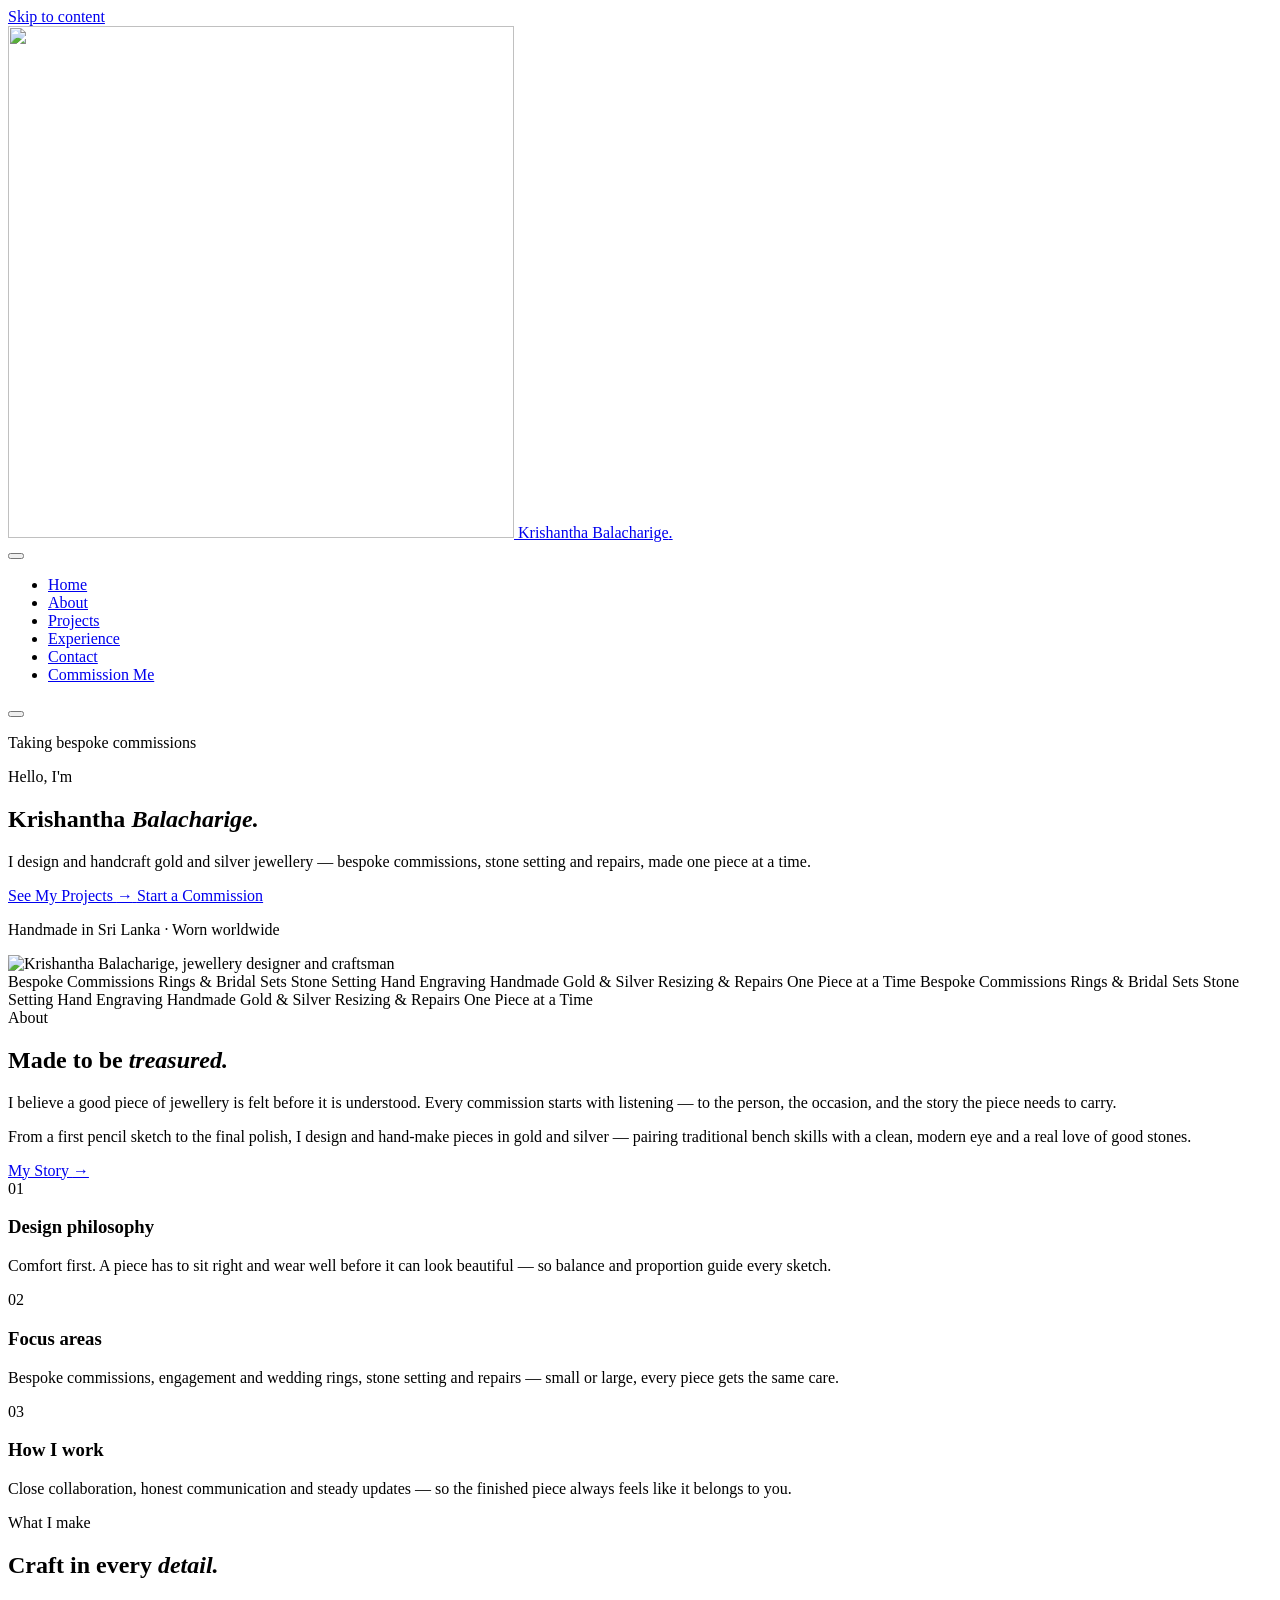
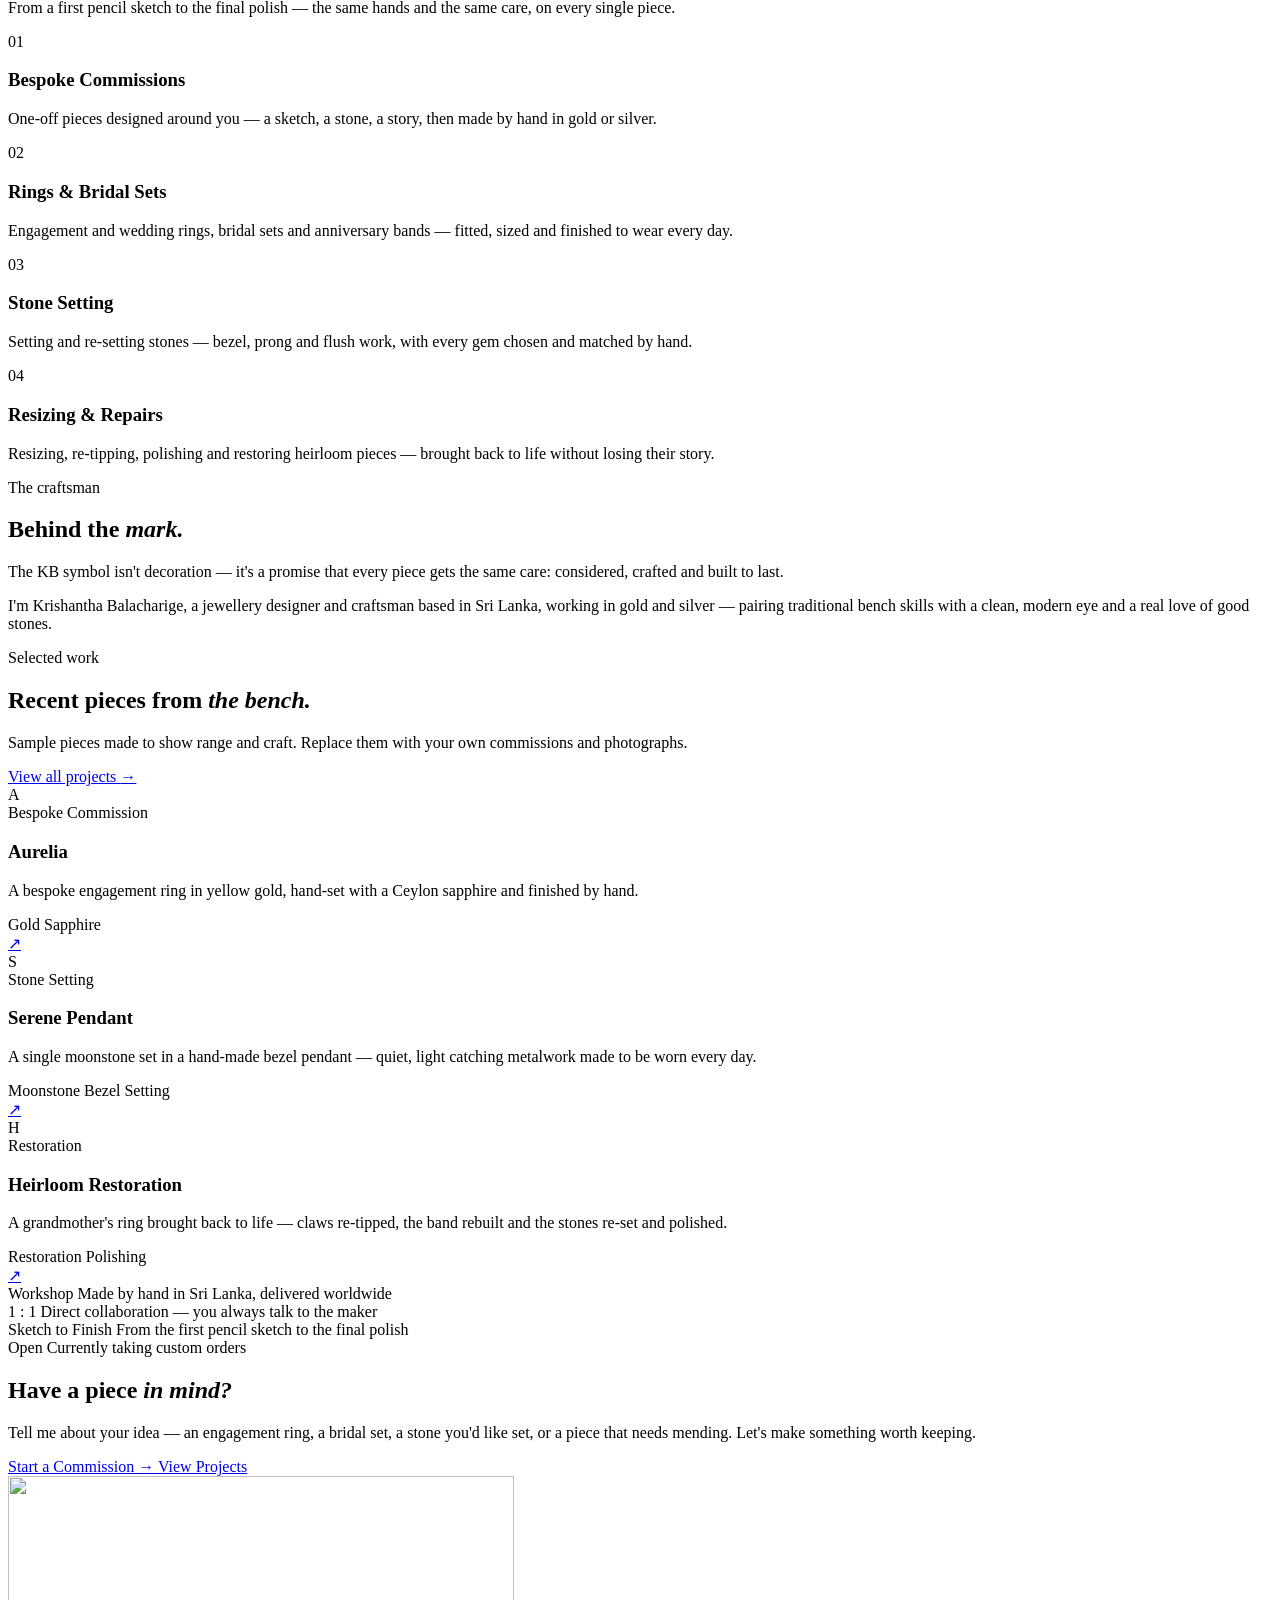
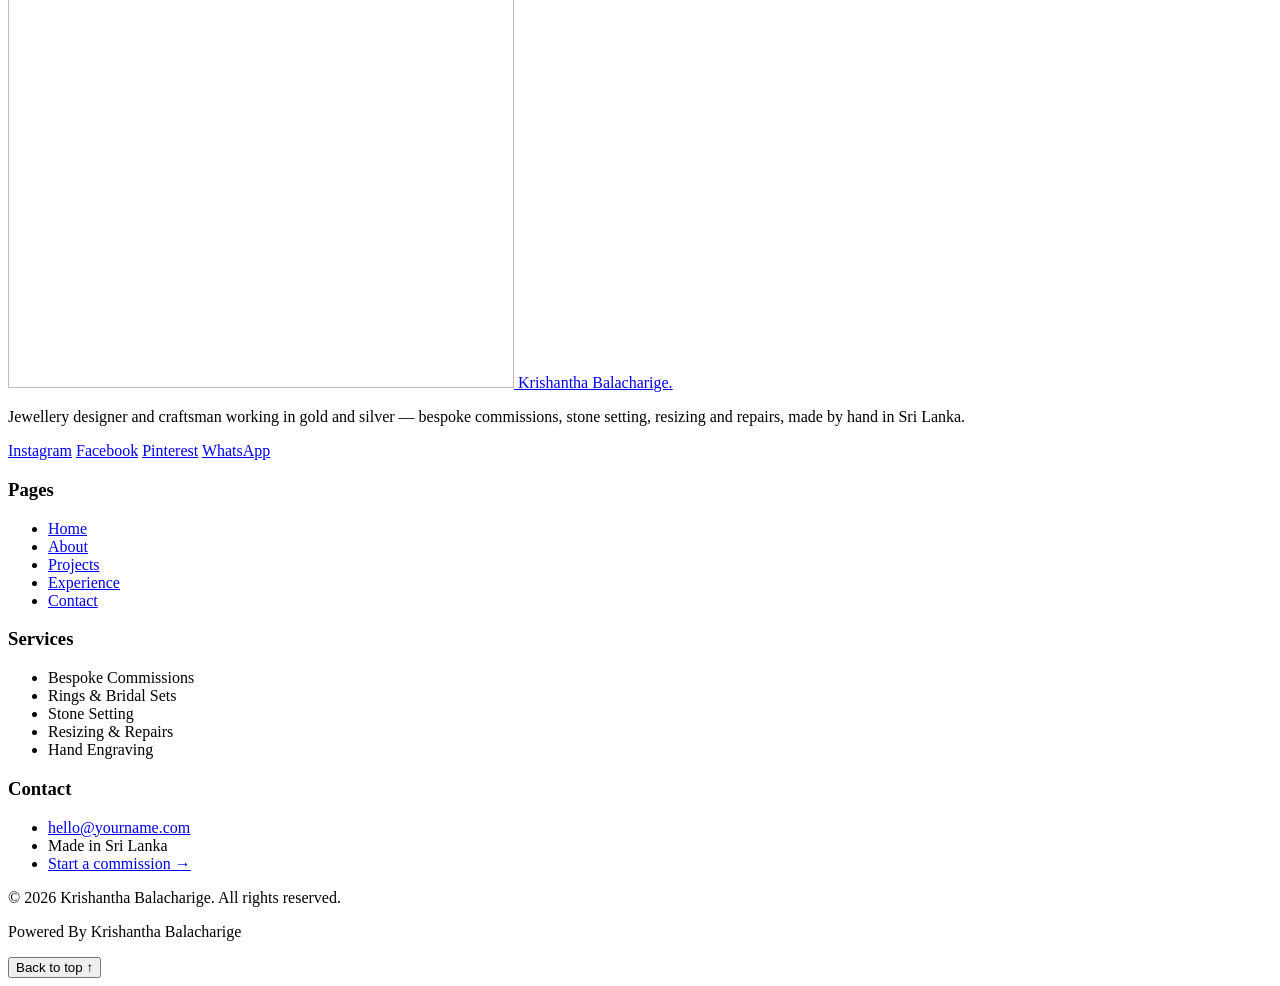
==== index.html @ 9be15eab "Add files via upload" ====
<!DOCTYPE html>
<html lang="en">
<head>
  <meta charset="UTF-8">
  <meta name="viewport" content="width=device-width, initial-scale=1.0, viewport-fit=cover">
  <meta name="theme-color" content="#130b0b">
  <!-- EDIT: name and description below -->
  <title>Krishantha Balacharige — Jewellery Designer &amp; Craftsman</title>
  <meta name="description" content="Portfolio of Krishantha Balacharige — jewellery designer and craftsman in Sri Lanka. Bespoke gold and silver jewellery, stone setting, resizing and repairs, made by hand.">
  <link rel="icon" type="image/png" href="assets/favicon.png?v=2">
  <link rel="apple-touch-icon" href="assets/favicon.png?v=2">
  <link rel="preconnect" href="https://fonts.googleapis.com">
  <link rel="preconnect" href="https://fonts.gstatic.com" crossorigin>
  <link href="https://fonts.googleapis.com/css2?family=Fraunces:ital,opsz,wght@0,9..144,400..700;1,9..144,400..700&family=Inter:wght@400;500;600;700;800&family=Space+Grotesk:wght@500;600;700&display=swap" rel="stylesheet">
  <link rel="stylesheet" href="css/style.css?v=29">
</head>
<body id="top" class="home">

  <a class="skip-link" href="#main">Skip to content</a>

  <!-- ============================ HEADER ============================ -->
  <header class="site-header">
    <span class="scroll-progress" aria-hidden="true"></span>
    <div class="container header-inner">
      <!-- EDIT: brand name -->
      <a class="brand" href="index.html">
        <img class="brand-mark" src="assets/kb-logo-monogram-clean.webp?v=3" alt="" width="506" height="512" aria-hidden="true">
        <span>Krishantha Balacharige<span class="brand-dot">.</span></span>
      </a>

      <nav class="nav" id="primary-nav" aria-label="Primary">
        <button class="nav-backdrop" type="button" tabindex="-1" aria-hidden="true"></button>
        <div class="nav-content">
          <ul class="nav-list">
            <li><a class="nav-link is-active" href="index.html" aria-current="page">Home</a></li>
            <li><a class="nav-link" href="about.html">About</a></li>
            <li><a class="nav-link" href="projects.html">Projects</a></li>
            <li><a class="nav-link" href="experience.html">Experience</a></li>
            <li><a class="nav-link" href="contact.html">Contact</a></li>
            <li class="nav-cta"><a class="btn btn-primary btn-sm" href="contact.html">Commission Me</a></li>
          </ul>
        </div>
      </nav>

      <button class="nav-toggle" type="button" aria-expanded="false" aria-controls="primary-nav" aria-label="Open menu">
        <span></span><span></span><span></span>
      </button>
    </div>
  </header>

  <main id="main">

    <!-- ============================ HERO ============================ -->
    <section class="hero">
      <div class="hero-orbs" aria-hidden="true">
        <span class="hero-orb hero-orb-1"></span>
        <span class="hero-orb hero-orb-2"></span>
        <span class="hero-orb hero-orb-3"></span>
      </div>
      <span class="hero-cursor-glow" aria-hidden="true"></span>
      <div class="container hero-grid">

        <div class="hero-content">
          <p class="hero-pill hero-anim hero-anim-1">
            <span class="pill-dot" aria-hidden="true"></span>
            Taking bespoke commissions
          </p>

          <p class="hero-hello hero-anim hero-anim-2">Hello, I'm</p>

          <!-- EDIT: your name -->
          <h1 class="hero-name hero-anim hero-anim-2">Krishantha <em class="accent-word">Balacharige.</em></h1>

          <p class="hero-desc hero-anim hero-anim-4">
            I design and handcraft gold and silver jewellery — bespoke commissions,
            stone setting and repairs, made one piece at a time.
          </p>

          <div class="hero-actions hero-anim hero-anim-5">
            <a class="btn btn-primary" href="projects.html">
              See My Projects
              <span class="btn-arrow" aria-hidden="true">→</span>
            </a>
            <a class="btn btn-ghost" href="contact.html">Start a Commission</a>
          </div>

          <p class="hero-meta hero-anim hero-anim-6">Handmade in Sri Lanka · Worn worldwide</p>
        </div>

        <!-- ============================ HERO PORTRAIT ============================ -->
        <div class="hero-visual" data-parallax>
          <div class="portrait-stage">
            <span class="portrait-stage__base" aria-hidden="true"></span>
            <div class="portrait-stage__figure">
              <img
                class="portrait-stage__img"
                src="assets/portrait.webp"
                alt="Krishantha Balacharige, jewellery designer and craftsman"
                width="1882"
                height="3340"
                fetchpriority="high"
                decoding="async">
            </div>
          </div>
        </div>

      </div>
    </section>

    <!-- ============================ MARQUEE ============================ -->
    <div class="marquee" aria-hidden="true">
      <div class="marquee-track">
        <span class="marquee-item">Bespoke Commissions</span>
        <span class="marquee-item">Rings &amp; Bridal Sets</span>
        <span class="marquee-item">Stone Setting</span>
        <span class="marquee-item">Hand Engraving</span>
        <span class="marquee-item">Handmade Gold &amp; Silver</span>
        <span class="marquee-item">Resizing &amp; Repairs</span>
        <span class="marquee-item">One Piece at a Time</span>
        <!-- duplicate set for a seamless loop -->
        <span class="marquee-item">Bespoke Commissions</span>
        <span class="marquee-item">Rings &amp; Bridal Sets</span>
        <span class="marquee-item">Stone Setting</span>
        <span class="marquee-item">Hand Engraving</span>
        <span class="marquee-item">Handmade Gold &amp; Silver</span>
        <span class="marquee-item">Resizing &amp; Repairs</span>
        <span class="marquee-item">One Piece at a Time</span>
      </div>
    </div>

    <!-- ============================ ABOUT PREVIEW ============================ -->
    <section class="section">
      <div class="container split">

        <div class="split-body" data-reveal>
          <span class="kicker">About</span>
          <h2 class="section-title">Made to be <em class="accent-word">treasured.</em></h2>
          <p class="lead">
            I believe a good piece of jewellery is felt before it is understood. Every
            commission starts with listening — to the person, the occasion, and the
            story the piece needs to carry.
          </p>
          <p>
            From a first pencil sketch to the final polish, I design and hand-make
            pieces in gold and silver — pairing traditional bench skills with a clean,
            modern eye and a real love of good stones.
          </p>
          <a class="btn btn-ghost" href="about.html">
            My Story
            <span class="btn-arrow" aria-hidden="true">→</span>
          </a>
        </div>

        <div class="stack">
          <article class="card" data-reveal>
            <span class="card-index" aria-hidden="true">01</span>
            <h3>Design philosophy</h3>
            <p>
              Comfort first. A piece has to sit right and wear well before it can look
              beautiful — so balance and proportion guide every sketch.
            </p>
          </article>

          <article class="card" data-reveal>
            <span class="card-index" aria-hidden="true">02</span>
            <h3>Focus areas</h3>
            <p>
              Bespoke commissions, engagement and wedding rings, stone setting and
              repairs — small or large, every piece gets the same care.
            </p>
          </article>

          <article class="card" data-reveal>
            <span class="card-index" aria-hidden="true">03</span>
            <h3>How I work</h3>
            <p>
              Close collaboration, honest communication and steady updates — so the
              finished piece always feels like it belongs to you.
            </p>
          </article>
        </div>

      </div>
    </section>

    <!-- ============================ WHAT I DO ============================ -->
    <section class="section">
      <div class="container">
        <div class="section-head" data-reveal>
          <div>
            <span class="kicker">What I make</span>
            <h2 class="section-title">Craft in every <em class="accent-word">detail.</em></h2>
            <p class="section-lede">
              From a first pencil sketch to the final polish — the same hands and the
              same care, on every single piece.
            </p>
          </div>
        </div>

        <div class="card-grid">
          <article class="card" data-reveal>
            <span class="card-index" aria-hidden="true">01</span>
            <h3>Bespoke Commissions</h3>
            <p>
              One-off pieces designed around you — a sketch, a stone, a story, then
              made by hand in gold or silver.
            </p>
          </article>

          <article class="card" data-reveal>
            <span class="card-index" aria-hidden="true">02</span>
            <h3>Rings &amp; Bridal Sets</h3>
            <p>
              Engagement and wedding rings, bridal sets and anniversary bands —
              fitted, sized and finished to wear every day.
            </p>
          </article>

          <article class="card" data-reveal>
            <span class="card-index" aria-hidden="true">03</span>
            <h3>Stone Setting</h3>
            <p>
              Setting and re-setting stones — bezel, prong and flush work, with every
              gem chosen and matched by hand.
            </p>
          </article>

          <article class="card" data-reveal>
            <span class="card-index" aria-hidden="true">04</span>
            <h3>Resizing &amp; Repairs</h3>
            <p>
              Resizing, re-tipping, polishing and restoring heirloom pieces — brought
              back to life without losing their story.
            </p>
          </article>
        </div>
      </div>
    </section>

    <!-- ============================ THE DESIGNER ============================ -->
    <section class="section">
      <div class="container split">

        <div class="split-body" data-reveal>
          <span class="kicker">The craftsman</span>
          <h2 class="section-title">Behind the <em class="accent-word">mark.</em></h2>
        </div>

        <div class="split-body" data-reveal>
          <p class="lead">
            The KB symbol isn't decoration — it's a promise that every piece gets the
            same care: considered, crafted and built to last.
          </p>
          <p>
            I'm Krishantha Balacharige, a jewellery designer and craftsman based in
            Sri Lanka, working in gold and silver — pairing traditional bench skills
            with a clean, modern eye and a real love of good stones.
          </p>
        </div>

      </div>
    </section>

    <!-- ============================ FEATURED WORK ============================ -->
    <section class="section">
      <div class="container">
        <div class="section-head" data-reveal>
          <div>
            <span class="kicker">Selected work</span>
            <h2 class="section-title">Recent pieces from <em class="accent-word">the bench.</em></h2>
            <p class="section-lede">
              Sample pieces made to show range and craft. Replace them with your own
              commissions and photographs.
            </p>
          </div>
          <a class="arrow-link" href="projects.html">
            View all projects <span aria-hidden="true">→</span>
          </a>
        </div>

        <div class="project-grid">

          <article class="project-card" data-sample="1" data-project="aurelia" data-reveal>
            <div class="project-visual" style="--art-a: rgba(255,104,30,.4); --art-b: rgba(255,139,70,.2);" aria-hidden="true">
              <span class="art-ring"></span>
              <span class="art-letter">A</span>
            </div>
            <div class="project-body">
              <span class="project-cat">Bespoke Commission</span>
              <h3 class="project-title">Aurelia</h3>
              <p class="project-desc">
                A bespoke engagement ring in yellow gold, hand-set with a Ceylon
                sapphire and finished by hand.
              </p>
              <div class="project-foot">
                <div class="tag-row">
                  <span class="tag">Gold</span>
                  <span class="tag">Sapphire</span>
                </div>
                <a class="project-open" href="project.html?id=aurelia" aria-label="View Aurelia — full details and photographs">↗</a>
              </div>
            </div>
          </article>

          <article class="project-card" data-sample="1" data-project="serene-pendant" data-reveal>
            <div class="project-visual" style="--art-a: rgba(243,223,201,.28); --art-b: rgba(255,104,30,.24);" aria-hidden="true">
              <span class="art-bars"><i></i><i></i><i></i></span>
              <span class="art-letter">S</span>
            </div>
            <div class="project-body">
              <span class="project-cat">Stone Setting</span>
              <h3 class="project-title">Serene Pendant</h3>
              <p class="project-desc">
                A single moonstone set in a hand-made bezel pendant — quiet, light
                catching metalwork made to be worn every day.
              </p>
              <div class="project-foot">
                <div class="tag-row">
                  <span class="tag">Moonstone</span>
                  <span class="tag">Bezel Setting</span>
                </div>
                <a class="project-open" href="project.html?id=serene-pendant" aria-label="View Serene Pendant — full details and photographs">↗</a>
              </div>
            </div>
          </article>

          <article class="project-card" data-sample="1" data-project="heirloom-restoration" data-reveal>
            <div class="project-visual" style="--art-a: rgba(255,139,70,.34); --art-b: rgba(36,22,20,.8);" aria-hidden="true">
              <span class="art-ring"></span>
              <span class="art-letter">H</span>
            </div>
            <div class="project-body">
              <span class="project-cat">Restoration</span>
              <h3 class="project-title">Heirloom Restoration</h3>
              <p class="project-desc">
                A grandmother's ring brought back to life — claws re-tipped, the band
                rebuilt and the stones re-set and polished.
              </p>
              <div class="project-foot">
                <div class="tag-row">
                  <span class="tag">Restoration</span>
                  <span class="tag">Polishing</span>
                </div>
                <a class="project-open" href="project.html?id=heirloom-restoration" aria-label="View Heirloom Restoration — full details and photographs">↗</a>
              </div>
            </div>
          </article>

        </div>
      </div>
    </section>

    <!-- ============================ HIGHLIGHTS ============================ -->
    <section class="section">
      <div class="container">
        <div class="stats-grid">
          <div class="stat" data-reveal>
            <span class="stat-value">Workshop</span>
            <span class="stat-label">Made by hand in Sri Lanka, delivered worldwide</span>
          </div>
          <div class="stat" data-reveal>
            <span class="stat-value">1 : 1</span>
            <span class="stat-label">Direct collaboration — you always talk to the maker</span>
          </div>
          <div class="stat" data-reveal>
            <span class="stat-value">Sketch to Finish</span>
            <span class="stat-label">From the first pencil sketch to the final polish</span>
          </div>
          <div class="stat" data-reveal>
            <span class="stat-value">Open</span>
            <span class="stat-label">Currently taking custom orders</span>
          </div>
        </div>
      </div>
    </section>

    <!-- ============================ CTA ============================ -->
    <section class="section">
      <div class="container">
        <div class="cta-band" data-reveal>
          <div>
            <h2 class="cta-title">Have a piece <em class="accent-word">in mind?</em></h2>
            <p class="cta-text">
              Tell me about your idea — an engagement ring, a bridal set, a stone
              you'd like set, or a piece that needs mending. Let's make something
              worth keeping.
            </p>
          </div>
          <div class="cta-actions">
            <a class="btn btn-primary" href="contact.html">
              Start a Commission
              <span class="btn-arrow" aria-hidden="true">→</span>
            </a>
            <a class="btn btn-ghost" href="projects.html">View Projects</a>
          </div>
        </div>
      </div>
    </section>

  </main>

  <!-- ============================ FOOTER ============================ -->
  <footer class="site-footer">
    <div class="container footer-grid">

      <div class="footer-brand">
        <a class="brand" href="index.html">
          <img class="brand-mark" src="assets/kb-logo-monogram-clean.webp?v=3" alt="" width="506" height="512" aria-hidden="true">
          <span>Krishantha Balacharige<span class="brand-dot">.</span></span>
        </a>
        <p>
          Jewellery designer and craftsman working in gold and silver — bespoke
          commissions, stone setting, resizing and repairs, made by hand in Sri Lanka.
        </p>
        <!-- EDIT: replace with your real profile URLs -->
        <div class="socials">
          <a class="social-link" href="https://www.instagram.com/" target="_blank" rel="noopener">Instagram</a>
          <a class="social-link" href="https://www.facebook.com/" target="_blank" rel="noopener">Facebook</a>
          <a class="social-link" href="https://www.pinterest.com/" target="_blank" rel="noopener">Pinterest</a>
          <a class="social-link" href="https://wa.me/" target="_blank" rel="noopener">WhatsApp</a>
        </div>
      </div>

      <nav class="footer-col" aria-label="Footer pages">
        <h3>Pages</h3>
        <ul>
          <li><a href="index.html">Home</a></li>
          <li><a href="about.html">About</a></li>
          <li><a href="projects.html">Projects</a></li>
          <li><a href="experience.html">Experience</a></li>
          <li><a href="contact.html">Contact</a></li>
        </ul>
      </nav>

      <div class="footer-col">
        <h3>Services</h3>
        <ul>
          <li><span>Bespoke Commissions</span></li>
          <li><span>Rings &amp; Bridal Sets</span></li>
          <li><span>Stone Setting</span></li>
          <li><span>Resizing &amp; Repairs</span></li>
          <li><span>Hand Engraving</span></li>
        </ul>
      </div>

      <div class="footer-col">
        <h3>Contact</h3>
        <ul>
          <!-- EDIT: your email address -->
          <li><a href="mailto:hello@yourname.com">hello@yourname.com</a></li>
          <li><span>Made in Sri Lanka</span></li>
          <li><a href="contact.html">Start a commission →</a></li>
        </ul>
      </div>

    </div>

    <div class="container footer-bottom">
      <p>© <span data-year>2026</span> Krishantha Balacharige. All rights reserved.</p>
      <p class="footer-credit" data-admin-access>Powered By Krishantha Balacharige</p>
      <button class="back-top" type="button">Back to top ↑</button>
    </div>
  </footer>

  <script src="js/projects-data.js?v=3"></script>
  <script src="js/admin.js?v=13"></script>
  <script src="js/main.js?v=5"></script>
</body>
</html>
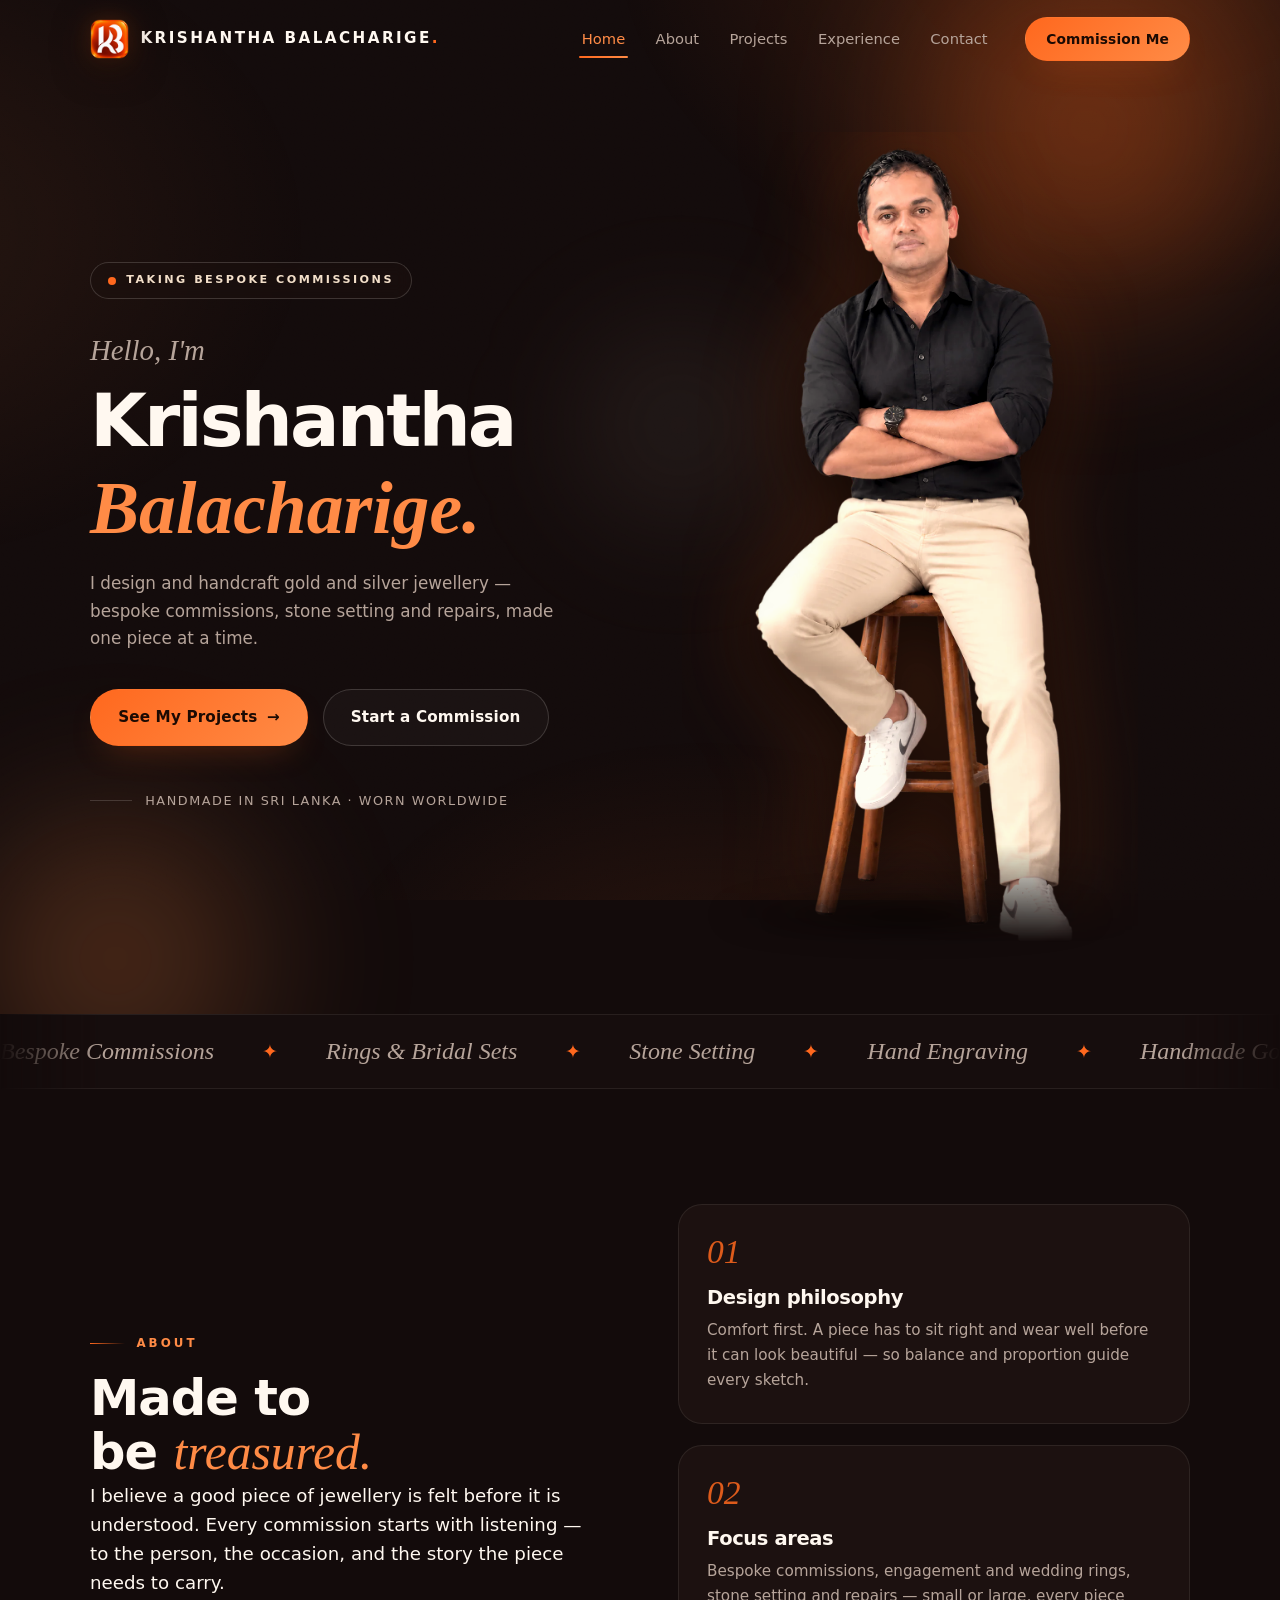
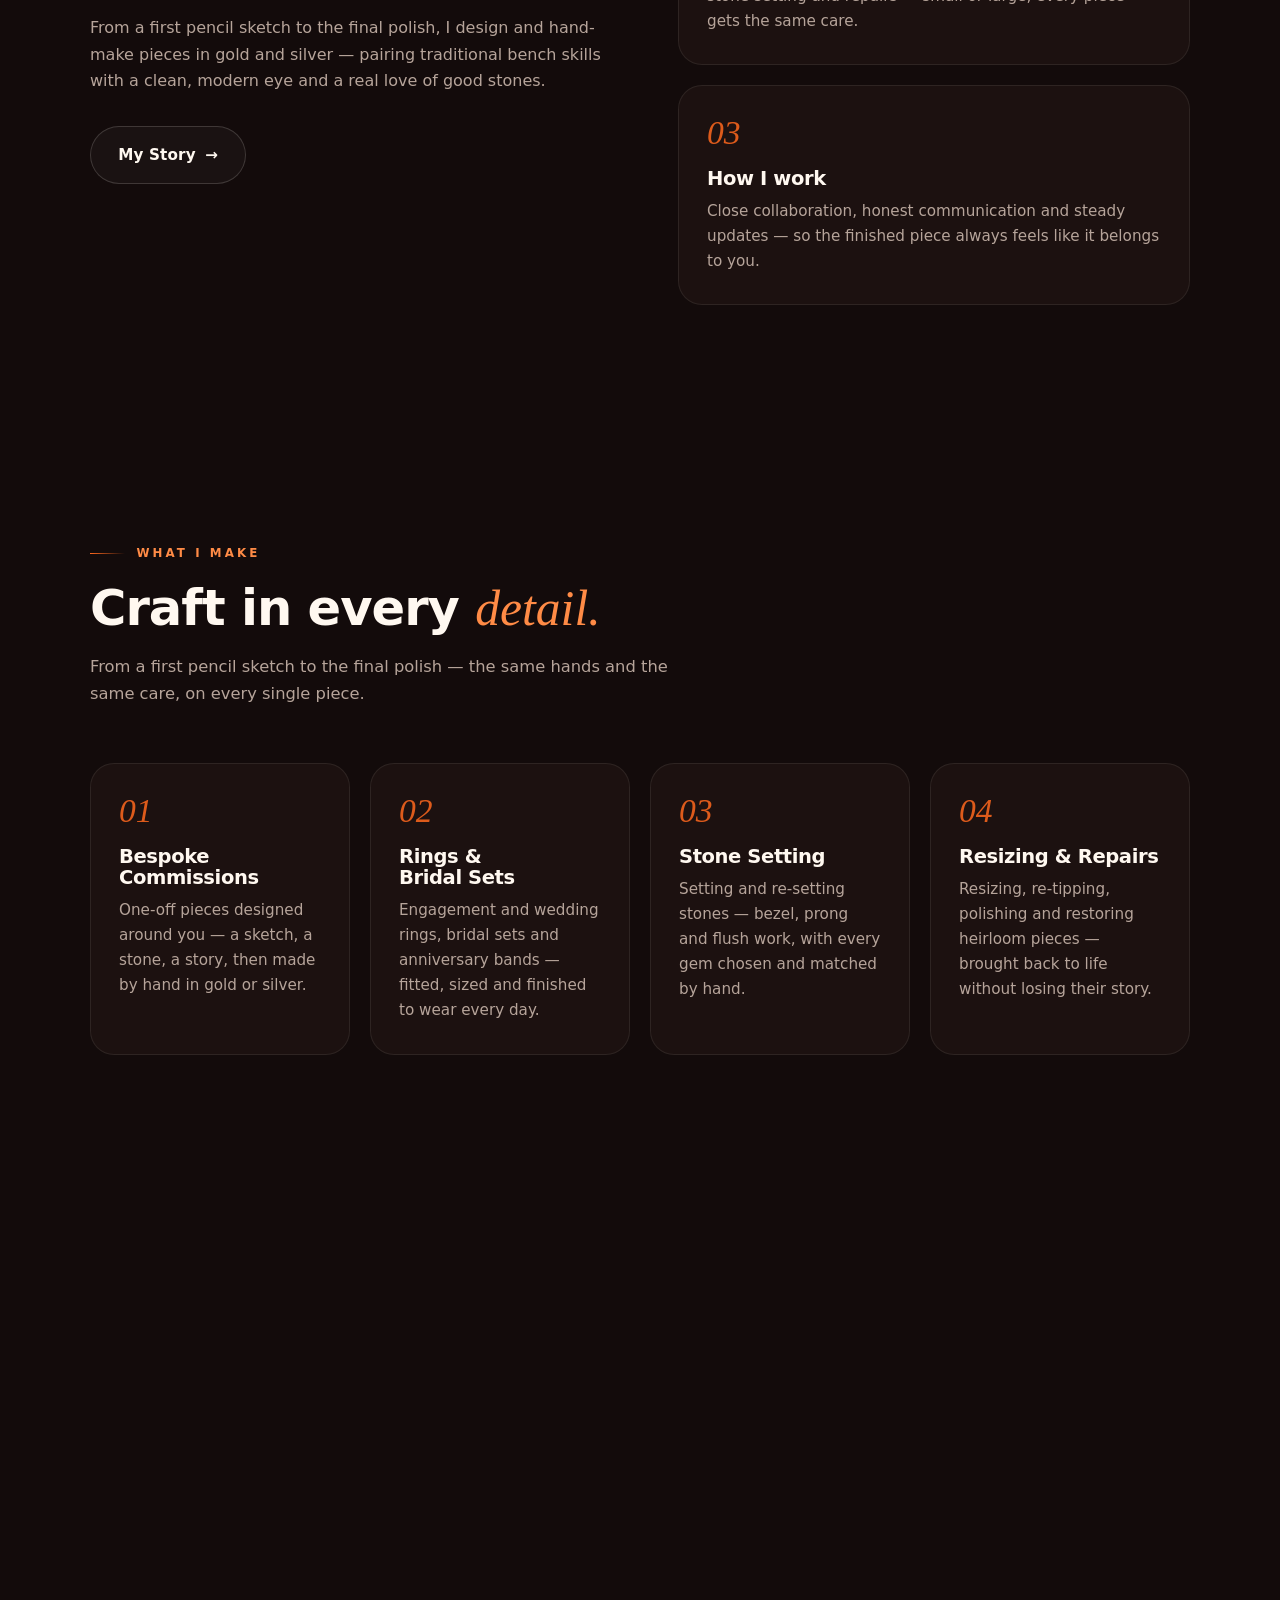
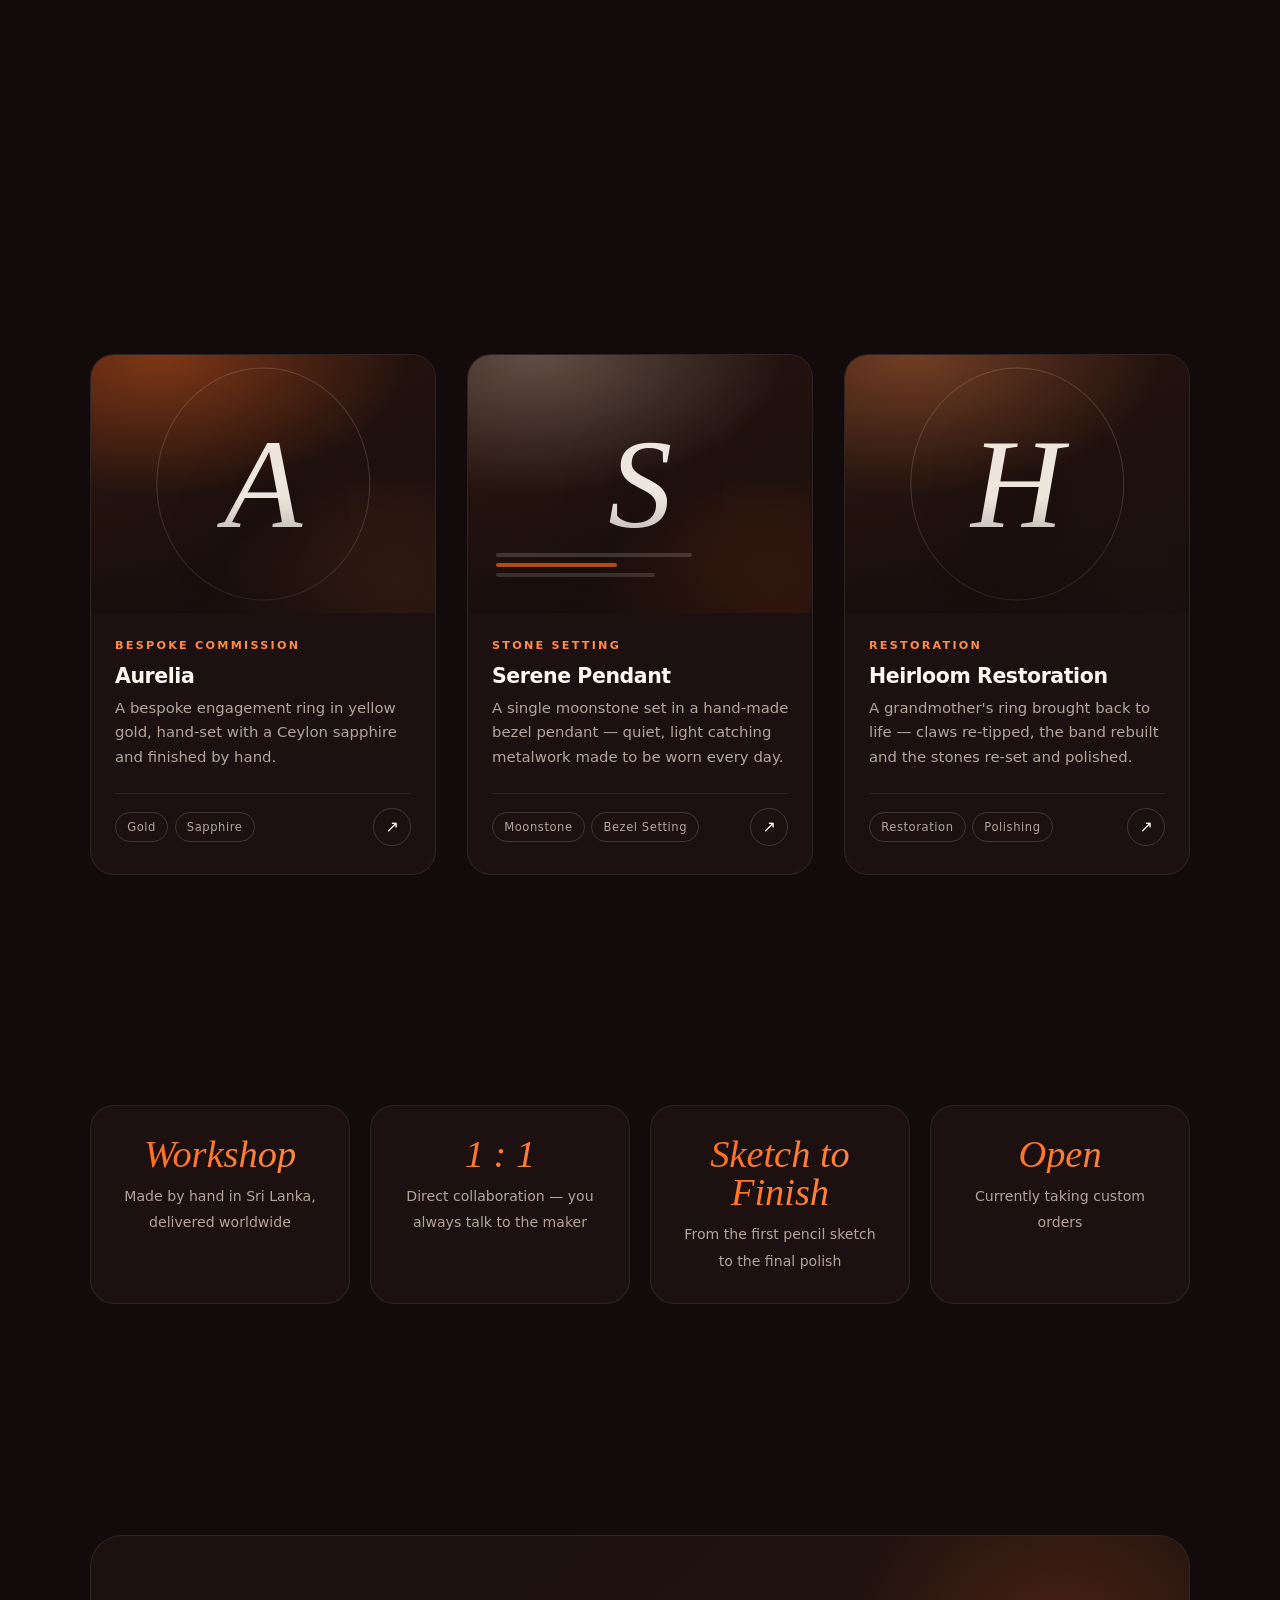
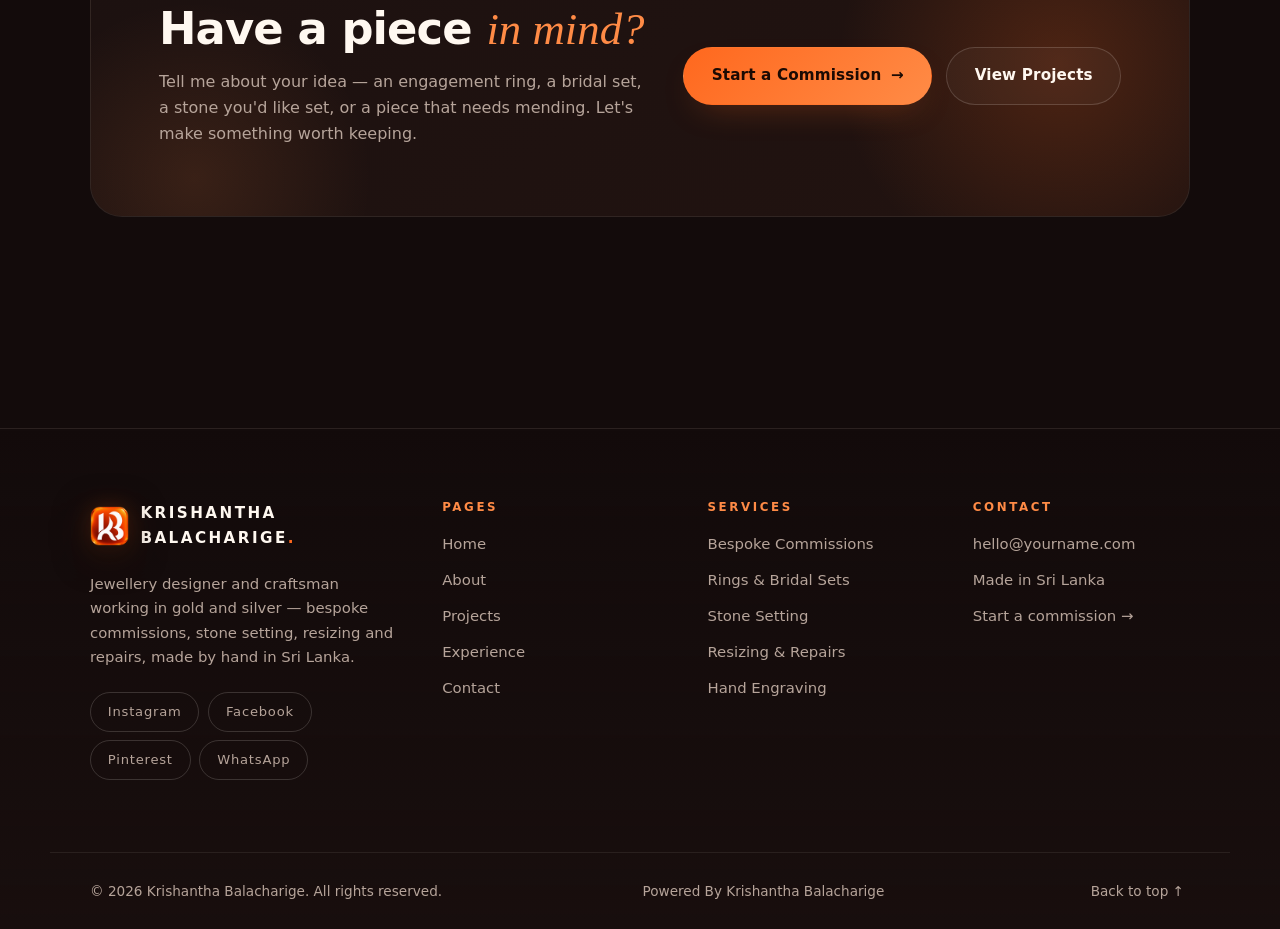
==== commit db1f03ec: "Add files via upload" ====
--- a/index.html
+++ b/index.html
@@ -12,7 +12,7 @@
   <link rel="preconnect" href="https://fonts.googleapis.com">
   <link rel="preconnect" href="https://fonts.gstatic.com" crossorigin>
   <link href="https://fonts.googleapis.com/css2?family=Fraunces:ital,opsz,wght@0,9..144,400..700;1,9..144,400..700&family=Inter:wght@400;500;600;700;800&family=Space+Grotesk:wght@500;600;700&display=swap" rel="stylesheet">
-  <link rel="stylesheet" href="css/style.css?v=29">
+  <link rel="stylesheet" href="css/style.css?v=30">
 </head>
 <body id="top" class="home">
 
--- a/css/style.css
+++ b/css/style.css
@@ -0,0 +1,4027 @@
+/* ============================================================
+   PORTFOLIO — SHARED STYLESHEET
+   Warm orange & black cinematic design system
+   ------------------------------------------------------------
+   01. Design tokens
+   02. Reset & base
+   03. Utilities & layout helpers
+   04. Typography helpers
+   05. Buttons
+   06. Header & navigation
+   07. Hero (home)
+   08. Marquee strip
+   09. Generic sections
+   10. Cards (services / philosophy / focus)
+   11. Projects gallery
+   12. Skills
+   13. Timeline (experience)
+   14. Stats / highlights
+   15. CTA band
+   16. Contact
+   17. Footer
+   18. Animations & reveal
+   19. Responsive
+   20. Reduced motion & print
+   ============================================================ */
+
+/* ------------------------------------------------------------
+   01. Design tokens
+   ------------------------------------------------------------ */
+:root {
+  /* Colour palette */
+  --bg: #130b0b;
+  --bg-2: #1c1110;
+  --bg-3: #241614;
+  --accent: #ff681e;
+  --accent-2: #ff8b46;
+  --text: #fff8f0;
+  --text-2: #b6a49a;
+  --cream: #f3dfc9;
+
+  /* Logo presentation (header / footer / admin marks) */
+  --logo: #ffffff;
+
+  /* KB logo gradient — the mark is filled with the brand's own colours */
+  --logo-1: #ffc79a;
+  --logo-2: #ff8b46;
+  --logo-3: #ff681e;
+  --logo-4: #ce3007;
+
+  /* Derived colours */
+  --line: rgba(255, 248, 240, 0.08);
+  --line-strong: rgba(255, 248, 240, 0.16);
+  --accent-soft: rgba(255, 104, 30, 0.14);
+  --accent-glow: rgba(255, 104, 30, 0.35);
+
+  /* Typography */
+  --font-sans: "Inter", system-ui, -apple-system, "Segoe UI", Roboto, Arial, sans-serif;
+  --font-display: "Fraunces", "Playfair Display", Georgia, "Times New Roman", serif;
+  --font-label: "Space Grotesk", "Inter", ui-sans-serif, system-ui, sans-serif;
+
+  /* Metrics */
+  --header-h: 78px;
+  --container: 1180px;
+  --gutter: clamp(1.25rem, 4vw, 2.5rem);
+  --radius: 24px;
+  --radius-sm: 14px;
+  --radius-pill: 999px;
+
+  /* Motion */
+  --ease: cubic-bezier(0.22, 0.61, 0.36, 1);
+  --ease-out: cubic-bezier(0.16, 1, 0.3, 1);
+
+  /* Shadows */
+  --shadow-soft: 0 24px 60px -30px rgba(0, 0, 0, 0.85);
+  --shadow-card: 0 18px 45px -25px rgba(0, 0, 0, 0.8);
+}
+
+/* ------------------------------------------------------------
+   02. Reset & base
+   ------------------------------------------------------------ */
+*,
+*::before,
+*::after {
+  box-sizing: border-box;
+}
+
+* {
+  margin: 0;
+}
+
+html {
+  -webkit-text-size-adjust: 100%;
+  scroll-behavior: smooth;
+  scroll-padding-top: calc(var(--header-h) + 1rem);
+}
+
+body {
+  min-height: 100svh;
+  background-color: var(--bg);
+  color: var(--text);
+  font-family: var(--font-sans);
+  font-size: 1rem;
+  line-height: 1.65;
+  overflow-x: hidden;
+  -webkit-font-smoothing: antialiased;
+  text-rendering: optimizeLegibility;
+}
+
+/* Ambient cinematic lighting behind everything */
+body::before {
+  content: "";
+  position: fixed;
+  inset: 0;
+  z-index: -2;
+  pointer-events: none;
+  background:
+    radial-gradient(52rem 38rem at 88% -8%, rgba(255, 104, 30, 0.17), transparent 62%),
+    radial-gradient(44rem 32rem at -12% 26%, rgba(255, 139, 70, 0.09), transparent 66%),
+    radial-gradient(40rem 30rem at 55% 115%, rgba(255, 104, 30, 0.1), transparent 62%);
+}
+
+/* Very subtle film grain */
+body::after {
+  content: "";
+  position: fixed;
+  inset: 0;
+  z-index: -1;
+  pointer-events: none;
+  opacity: 0.05;
+  mix-blend-mode: overlay;
+  background-image: url("data:image/svg+xml,%3Csvg xmlns='http://www.w3.org/2000/svg' width='220' height='220'%3E%3Cfilter id='n'%3E%3CfeTurbulence type='fractalNoise' baseFrequency='0.85' numOctaves='2' stitchTiles='stitch'/%3E%3C/filter%3E%3Crect width='100%25' height='100%25' filter='url(%23n)'/%3E%3C/svg%3E");
+}
+
+img,
+svg,
+video {
+  display: block;
+  max-width: 100%;
+}
+
+a {
+  color: inherit;
+  text-decoration: none;
+}
+
+button,
+input,
+select,
+textarea {
+  font: inherit;
+  color: inherit;
+}
+
+ul,
+ol {
+  padding: 0;
+  list-style: none;
+}
+
+h1,
+h2,
+h3,
+h4 {
+  line-height: 1.1;
+  font-weight: 700;
+  letter-spacing: -0.02em;
+  text-wrap: balance;
+}
+
+p {
+  text-wrap: pretty;
+}
+
+::selection {
+  background: var(--accent);
+  color: #1a0b04;
+}
+
+/* Accessible focus */
+:focus-visible {
+  outline: 2px solid var(--accent-2);
+  outline-offset: 3px;
+  border-radius: 4px;
+}
+
+.skip-link {
+  position: absolute;
+  top: 0.75rem;
+  left: 0.75rem;
+  z-index: 300;
+  padding: 0.7rem 1.2rem;
+  background: var(--accent);
+  color: #1a0b04;
+  font-weight: 600;
+  border-radius: var(--radius-sm);
+  transform: translateY(-160%);
+  transition: transform 0.25s var(--ease);
+}
+
+.skip-link:focus-visible {
+  transform: translateY(0);
+}
+
+/* ------------------------------------------------------------
+   03. Utilities & layout helpers
+   ------------------------------------------------------------ */
+.container {
+  width: 100%;
+  max-width: var(--container);
+  margin-inline: auto;
+  padding-inline: var(--gutter);
+}
+
+.section {
+  padding-block: clamp(4.25rem, 9vw, 7.5rem);
+  position: relative;
+}
+
+.stack {
+  display: grid;
+  gap: 1.25rem;
+}
+
+.sr-only {
+  position: absolute;
+  width: 1px;
+  height: 1px;
+  padding: 0;
+  margin: -1px;
+  overflow: hidden;
+  clip: rect(0 0 0 0);
+  white-space: nowrap;
+  border: 0;
+}
+
+/* Section heading block */
+.kicker {
+  display: inline-flex;
+  align-items: center;
+  gap: 0.7rem;
+  font-family: var(--font-label);
+  font-size: 0.74rem;
+  font-weight: 600;
+  letter-spacing: 0.26em;
+  text-transform: uppercase;
+  color: var(--accent-2);
+  margin-bottom: 1.1rem;
+}
+
+.kicker::before {
+  content: "";
+  width: 2.2rem;
+  height: 1px;
+  background: linear-gradient(90deg, var(--accent), transparent);
+}
+
+.section-title {
+  font-size: clamp(1.9rem, 4.4vw, 3.1rem);
+  max-width: 22ch;
+}
+
+.section-lede {
+  margin-top: 1.1rem;
+  max-width: 58ch;
+  color: var(--text-2);
+  font-size: 1.02rem;
+}
+
+.section-head {
+  display: flex;
+  flex-wrap: wrap;
+  align-items: flex-end;
+  justify-content: space-between;
+  gap: 1.5rem;
+  margin-bottom: clamp(2.25rem, 5vw, 3.5rem);
+}
+
+.section-head--center {
+  flex-direction: column;
+  align-items: center;
+  text-align: center;
+}
+
+.section-head--center .section-title,
+.section-head--center .section-lede {
+  margin-inline: auto;
+}
+
+/* Serif italic accent words */
+em.accent,
+.accent-word {
+  font-family: var(--font-display);
+  font-style: italic;
+  font-weight: 500;
+  color: var(--accent-2);
+  letter-spacing: 0;
+}
+
+.text-muted {
+  color: var(--text-2);
+}
+
+/* Inline text link with arrow */
+.arrow-link {
+  display: inline-flex;
+  align-items: center;
+  gap: 0.5rem;
+  font-weight: 600;
+  font-size: 0.95rem;
+  color: var(--text);
+  padding-block: 0.3rem;
+  border-bottom: 1px solid var(--line-strong);
+  transition: color 0.3s var(--ease), border-color 0.3s var(--ease), gap 0.3s var(--ease);
+}
+
+.arrow-link:hover {
+  color: var(--accent-2);
+  border-color: var(--accent);
+  gap: 0.85rem;
+}
+
+/* ------------------------------------------------------------
+   04. Buttons
+   ------------------------------------------------------------ */
+.btn {
+  display: inline-flex;
+  align-items: center;
+  justify-content: center;
+  gap: 0.6rem;
+  padding: 0.95rem 1.7rem;
+  border: 1px solid transparent;
+  border-radius: var(--radius-pill);
+  font-weight: 600;
+  font-size: 0.95rem;
+  letter-spacing: 0.01em;
+  cursor: pointer;
+  white-space: nowrap;
+  transition:
+    transform 0.35s var(--ease),
+    box-shadow 0.35s var(--ease),
+    background-color 0.3s var(--ease),
+    border-color 0.3s var(--ease),
+    color 0.3s var(--ease);
+}
+
+.btn:active {
+  transform: translateY(1px) scale(0.99);
+}
+
+.btn .btn-arrow {
+  transition: transform 0.35s var(--ease);
+}
+
+.btn:hover .btn-arrow {
+  transform: translateX(4px);
+}
+
+.btn-primary {
+  background: linear-gradient(135deg, var(--accent) 0%, var(--accent-2) 100%);
+  color: #1c0a03;
+  box-shadow: 0 14px 34px -16px var(--accent-glow);
+}
+
+.btn-primary:hover {
+  transform: translateY(-3px);
+  box-shadow: 0 22px 44px -18px var(--accent-glow);
+}
+
+.btn-ghost {
+  background: rgba(255, 248, 240, 0.03);
+  border-color: var(--line-strong);
+  color: var(--text);
+}
+
+.btn-ghost:hover {
+  transform: translateY(-3px);
+  border-color: var(--accent);
+  color: var(--accent-2);
+  background: var(--accent-soft);
+}
+
+.btn-sm {
+  padding: 0.62rem 1.25rem;
+  font-size: 0.86rem;
+}
+
+/* Loading state for the submit button */
+.btn.is-loading {
+  pointer-events: none;
+  opacity: 0.75;
+}
+
+.btn.is-loading .btn-arrow {
+  animation: spin 0.9s linear infinite;
+}
+
+@keyframes spin {
+  to {
+    transform: rotate(360deg);
+  }
+}
+
+/* ------------------------------------------------------------
+   05. Header & navigation
+   ------------------------------------------------------------ */
+.site-header {
+  position: fixed;
+  inset: 0 0 auto 0;
+  z-index: 200;
+  transition: background-color 0.4s var(--ease), border-color 0.4s var(--ease),
+    backdrop-filter 0.4s var(--ease);
+  border-bottom: 1px solid transparent;
+}
+
+.site-header.is-scrolled {
+  background: rgba(19, 11, 11, 0.82);
+  backdrop-filter: blur(16px);
+  -webkit-backdrop-filter: blur(16px);
+  border-bottom-color: var(--line);
+}
+
+.header-inner {
+  display: flex;
+  align-items: center;
+  justify-content: space-between;
+  gap: 1.5rem;
+  min-height: var(--header-h);
+}
+
+/* Brand */
+.brand {
+  display: inline-flex;
+  align-items: center;
+  gap: 0.7rem;
+  font-weight: 700;
+  font-size: 0.95rem;
+  letter-spacing: 0.16em;
+  text-transform: uppercase;
+  position: relative;
+  z-index: 220;
+}
+
+/* The official KB symbol — cropped tight to the artwork so it fills the box.
+   Height is fluid and deliberately larger than the wordmark beside it. */
+.brand-mark {
+  flex: none;
+  display: block;
+  width: auto;
+  height: clamp(1.7rem, 2.1vw + 0.8rem, 2.75rem);
+  aspect-ratio: 506 / 512;
+  object-fit: contain;
+  filter: drop-shadow(0 8px 18px rgba(0, 0, 0, 0.55))
+    drop-shadow(0 0 10px rgba(255, 104, 30, 0.22));
+  transition: transform 0.4s var(--ease), filter 0.4s var(--ease);
+}
+
+.brand:hover .brand-mark {
+  transform: translateY(-1px);
+  filter: drop-shadow(0 10px 22px rgba(0, 0, 0, 0.6))
+    drop-shadow(0 0 20px rgba(255, 104, 30, 0.42));
+}
+
+.brand-dot {
+  color: var(--accent);
+}
+
+/* Desktop nav */
+.nav-content {
+  display: flex;
+  align-items: center;
+  gap: 2rem;
+}
+
+.nav-list {
+  display: flex;
+  align-items: center;
+  gap: 0.35rem 1.6rem;
+}
+
+.nav-link {
+  position: relative;
+  display: inline-block;
+  padding: 0.4rem 0.15rem;
+  font-size: 0.92rem;
+  font-weight: 500;
+  color: var(--text-2);
+  transition: color 0.3s var(--ease);
+}
+
+.nav-link::after {
+  content: "";
+  position: absolute;
+  left: 0;
+  bottom: 0;
+  width: 100%;
+  height: 2px;
+  border-radius: 2px;
+  background: linear-gradient(90deg, var(--accent), var(--accent-2));
+  transform: scaleX(0);
+  transform-origin: left;
+  transition: transform 0.35s var(--ease);
+}
+
+.nav-link:hover {
+  color: var(--text);
+}
+
+.nav-link:hover::after,
+.nav-link.is-active::after {
+  transform: scaleX(1);
+}
+
+.nav-link.is-active {
+  color: var(--accent-2);
+}
+
+.nav-cta {
+  margin-left: 0.6rem;
+}
+
+/* Backdrop shared by mobile menu */
+.nav-backdrop {
+  display: none;
+}
+
+/* Hamburger */
+.nav-toggle {
+  display: none;
+  position: relative;
+  z-index: 220;
+  width: 3rem;
+  height: 3rem;
+  border: 1px solid var(--line-strong);
+  border-radius: 0.9rem;
+  background: rgba(28, 17, 16, 0.6);
+  cursor: pointer;
+}
+
+.nav-toggle span {
+  position: absolute;
+  left: 50%;
+  width: 1.15rem;
+  height: 2px;
+  border-radius: 2px;
+  background: var(--text);
+  transform: translateX(-50%);
+  transition: transform 0.35s var(--ease), opacity 0.25s var(--ease), top 0.35s var(--ease);
+}
+
+.nav-toggle span:nth-child(1) {
+  top: calc(50% - 6px);
+}
+
+.nav-toggle span:nth-child(2) {
+  top: 50%;
+}
+
+.nav-toggle span:nth-child(3) {
+  top: calc(50% + 6px);
+}
+
+.nav-toggle[aria-expanded="true"] span:nth-child(1) {
+  top: 50%;
+  transform: translateX(-50%) rotate(45deg);
+}
+
+.nav-toggle[aria-expanded="true"] span:nth-child(2) {
+  opacity: 0;
+}
+
+.nav-toggle[aria-expanded="true"] span:nth-child(3) {
+  top: 50%;
+  transform: translateX(-50%) rotate(-45deg);
+}
+
+/* ------------------------------------------------------------
+   06. Hero (home page)
+   ------------------------------------------------------------ */
+.hero {
+  position: relative;
+  display: flex;
+  align-items: center;
+  min-height: 100svh;
+  padding-top: calc(var(--header-h) + clamp(2rem, 6vh, 4.5rem));
+  padding-bottom: clamp(3rem, 8vh, 5.5rem);
+  overflow: clip;
+}
+
+.hero-grid {
+  display: grid;
+  grid-template-columns: minmax(0, 0.92fr) minmax(0, 1.08fr);
+  gap: clamp(2rem, 5vw, 4.5rem);
+  align-items: center;
+  width: 100%;
+}
+
+/* Availability pill */
+.hero-pill {
+  display: inline-flex;
+  align-items: center;
+  gap: 0.65rem;
+  padding: 0.5rem 1.05rem;
+  border: 1px solid var(--line-strong);
+  border-radius: var(--radius-pill);
+  background: rgba(28, 17, 16, 0.55);
+  backdrop-filter: blur(8px);
+  font-family: var(--font-label);
+  font-size: 0.7rem;
+  font-weight: 600;
+  letter-spacing: 0.22em;
+  text-transform: uppercase;
+  color: var(--cream);
+  margin-bottom: 1.75rem;
+}
+
+.pill-dot {
+  width: 0.5rem;
+  height: 0.5rem;
+  border-radius: 50%;
+  background: var(--accent);
+  box-shadow: 0 0 0 0 var(--accent-glow);
+  animation: pulse-dot 2.4s ease-out infinite;
+}
+
+@keyframes pulse-dot {
+  0% {
+    box-shadow: 0 0 0 0 rgba(255, 104, 30, 0.5);
+  }
+  70% {
+    box-shadow: 0 0 0 9px rgba(255, 104, 30, 0);
+  }
+  100% {
+    box-shadow: 0 0 0 0 rgba(255, 104, 30, 0);
+  }
+}
+
+.hero-hello {
+  font-family: var(--font-display);
+  font-style: italic;
+  font-weight: 500;
+  font-size: clamp(1.3rem, 2.6vw, 1.8rem);
+  color: var(--text-2);
+  margin-bottom: 0.35rem;
+}
+
+.hero-name {
+  font-size: clamp(2.5rem, 6.2vw, 4.6rem);
+  font-weight: 800;
+  line-height: 1.05;
+  letter-spacing: -0.04em;
+  margin-bottom: 1.1rem;
+}
+
+/* Stacked editorial name: the given name stands huge on line one, and the
+   family name drops to a display-serif signature line beneath it. */
+.hero-name .accent-word {
+  display: block;
+  width: fit-content;
+  font-weight: 600;
+  font-size: 1em;
+  line-height: 1.1;
+  letter-spacing: 0;
+  margin-top: 0.1em;
+  padding-bottom: 0.05em;
+  /* Solid colour on the element itself, never background-clip: text — the
+     hero reveal wraps every word in an overflow: hidden mask and Chromium
+     then paints nothing at all. */
+  color: var(--accent-2);
+}
+
+.hero-headline {
+  font-size: clamp(1.45rem, 3.2vw, 2.4rem);
+  font-weight: 600;
+  line-height: 1.18;
+  letter-spacing: -0.02em;
+  max-width: 20ch;
+  margin-bottom: 1.35rem;
+}
+
+.hero-desc {
+  max-width: 46ch;
+  color: var(--text-2);
+  font-size: 1.05rem;
+  margin-bottom: 2.25rem;
+}
+
+.hero-actions {
+  display: flex;
+  flex-wrap: wrap;
+  gap: 0.9rem;
+  margin-bottom: 2.75rem;
+}
+
+.hero-meta {
+  display: flex;
+  align-items: center;
+  gap: 0.85rem;
+  font-family: var(--font-label);
+  font-size: 0.8rem;
+  letter-spacing: 0.12em;
+  text-transform: uppercase;
+  color: var(--text-2);
+}
+
+.hero-meta::before {
+  content: "";
+  width: 2.6rem;
+  height: 1px;
+  background: var(--line-strong);
+}
+
+/* ---------- Hero portrait presentation ---------- */
+.hero-visual {
+  position: relative;
+  display: flex;
+  align-items: flex-end;
+  justify-content: center;
+}
+
+.portrait-stage {
+  position: relative;
+  display: flex;
+  align-items: flex-end;
+  justify-content: center;
+  width: 100%;
+}
+
+/* The figure carries reveal + float, so the ground shadow can stay put */
+.portrait-stage__figure {
+  position: relative;
+  z-index: 1;
+  height: min(clamp(400px, calc(100svh - 90px), 940px), 70vw);
+  aspect-ratio: 1882 / 3340;
+  animation: portrait-reveal 1.2s var(--ease-out) both,
+    portrait-float 9s ease-in-out 1.2s infinite;
+  will-change: transform;
+}
+
+.portrait-stage__img {
+  position: relative;
+  z-index: 2;
+  display: block;
+  width: 100%;
+  height: 100%;
+  object-fit: contain;
+  object-position: bottom center;
+  filter: saturate(0.95) contrast(1.06) brightness(0.98)
+    sepia(0.22) hue-rotate(-8deg) saturate(1.2)
+    drop-shadow(0 22px 30px rgba(0, 0, 0, 0.7))
+    drop-shadow(0 0 44px rgba(255, 104, 30, 0.22));
+  -webkit-mask-image: linear-gradient(to bottom, #000 88%, transparent 100%);
+  mask-image: linear-gradient(to bottom, #000 88%, transparent 100%);
+  /* Pointer-driven 3D tilt — the portrait itself turns to follow the
+     cursor. The projection lives in this transform, so it stays correct
+     even though the figure above it is flattened by its reveal filter.
+     JS writes the whole transform: a var()-driven transform does not
+     animate through this transition in Chromium. */
+  transform: perspective(1000px);
+  transform-origin: 50% 80%;
+  transition: transform 0.85s cubic-bezier(0.22, 0.61, 0.36, 1);
+  will-change: transform;
+}
+
+/* Soft contact shadow under the figure, anchoring it to the ground */
+.portrait-stage__base {
+  position: absolute;
+  bottom: 1%;
+  left: 50%;
+  z-index: 0;
+  width: 68%;
+  height: 2.4rem;
+  transform: translateX(-50%);
+  background: radial-gradient(
+    ellipse at center,
+    rgba(0, 0, 0, 0.8),
+    rgba(0, 0, 0, 0.3) 46%,
+    transparent 72%
+  );
+  filter: blur(13px);
+  pointer-events: none;
+}
+
+@keyframes portrait-reveal {
+  from {
+    opacity: 0;
+    transform: translateY(34px) scale(0.94);
+    filter: blur(16px);
+  }
+  to {
+    opacity: 1;
+    transform: none;
+    filter: blur(0);
+  }
+}
+
+@keyframes portrait-float {
+  0%, 100% { transform: translateY(0) scale(1); }
+  50% { transform: translateY(-14px) scale(1.014); }
+}
+
+/* ------------------------------------------------------------
+   07. Marquee strip
+   ------------------------------------------------------------ */
+.marquee {
+  border-block: 1px solid var(--line);
+  background: rgba(28, 17, 16, 0.45);
+  padding-block: 1.05rem;
+  overflow: hidden;
+  -webkit-mask-image: linear-gradient(90deg, transparent, #000 8%, #000 92%, transparent);
+  mask-image: linear-gradient(90deg, transparent, #000 8%, #000 92%, transparent);
+}
+
+.marquee-track {
+  display: flex;
+  align-items: center;
+  gap: 3rem;
+  width: max-content;
+  animation: marquee 34s linear infinite;
+}
+
+.marquee-item {
+  display: inline-flex;
+  align-items: center;
+  gap: 3rem;
+  font-family: var(--font-display);
+  font-style: italic;
+  font-size: clamp(1.05rem, 2vw, 1.5rem);
+  color: var(--text-2);
+  white-space: nowrap;
+}
+
+.marquee-item::after {
+  content: "✦";
+  color: var(--accent);
+  font-style: normal;
+  font-size: 0.8em;
+}
+
+@keyframes marquee {
+  to {
+    transform: translateX(-50%);
+  }
+}
+
+/* ------------------------------------------------------------
+   08. Page header (inner pages)
+   ------------------------------------------------------------ */
+.page-head {
+  position: relative;
+  padding-top: calc(var(--header-h) + clamp(3rem, 8vw, 6rem));
+  padding-bottom: clamp(2.5rem, 6vw, 4.5rem);
+  overflow: hidden;
+}
+
+.page-head::after {
+  content: attr(data-word);
+  position: absolute;
+  top: 4%;
+  right: 2%;
+  font-family: var(--font-display);
+  font-style: italic;
+  font-size: clamp(6rem, 17vw, 15rem);
+  line-height: 1;
+  color: transparent;
+  -webkit-text-stroke: 1px rgba(255, 248, 240, 0.06);
+  pointer-events: none;
+  user-select: none;
+}
+
+.page-title {
+  font-size: clamp(2.5rem, 6.5vw, 4.6rem);
+  max-width: 16ch;
+}
+
+.page-lede {
+  margin-top: 1.25rem;
+  max-width: 60ch;
+  color: var(--text-2);
+  font-size: 1.05rem;
+}
+
+/* ------------------------------------------------------------
+   09. Split layouts (about preview / about intro)
+   ------------------------------------------------------------ */
+.split {
+  display: grid;
+  grid-template-columns: minmax(0, 1fr) minmax(0, 1fr);
+  gap: clamp(2.5rem, 6vw, 5rem);
+  align-items: center;
+}
+
+.split-portrait {
+  position: relative;
+  display: flex;
+  justify-content: center;
+  align-items: flex-end;
+}
+
+.split-portrait::before {
+  content: "";
+  position: absolute;
+  top: 50%;
+  left: 50%;
+  width: 78%;
+  aspect-ratio: 2326 / 2537;
+  transform: translate(-50%, -54%);
+  background: radial-gradient(
+    circle,
+    rgba(255, 104, 30, 0.26),
+    rgba(255, 104, 30, 0.07) 46%,
+    transparent 70%
+  );
+  filter: blur(16px);
+  pointer-events: none;
+}
+
+.split-portrait::after {
+  content: "";
+  position: absolute;
+  bottom: 2%;
+  left: 50%;
+  width: 62%;
+  height: 3rem;
+  transform: translateX(-50%);
+  background: radial-gradient(ellipse at center, rgba(255, 104, 30, 0.22), transparent 70%);
+  filter: blur(12px);
+  pointer-events: none;
+}
+
+.split-portrait img {
+  position: relative;
+  width: auto;
+  height: auto;
+  max-width: min(100%, 750px);
+  aspect-ratio: 1089 / 1445;
+  max-height: min(90svh, 880px);
+  object-fit: contain;
+  object-position: bottom center;
+  filter: saturate(0.92) contrast(1.08) brightness(0.96)
+    sepia(0.28) hue-rotate(-8deg) saturate(1.25)
+    drop-shadow(0 30px 40px rgba(0, 0, 0, 0.7))
+    drop-shadow(0 0 50px rgba(255, 104, 30, 0.18));
+  -webkit-mask-image: linear-gradient(to bottom, #000 90%, transparent 100%);
+  mask-image: linear-gradient(to bottom, #000 90%, transparent 100%);
+}
+
+.split-body p + p {
+  margin-top: 1.1rem;
+}
+
+.split-body p {
+  color: var(--text-2);
+}
+
+.split-body .lead {
+  color: var(--text);
+  font-size: 1.14rem;
+  line-height: 1.6;
+}
+
+.split-body .btn {
+  margin-top: 2rem;
+}
+
+/* Signature-style detail */
+.signature {
+  margin-top: 1.75rem;
+  font-family: var(--font-display);
+  font-style: italic;
+  font-size: 1.5rem;
+  color: var(--cream);
+}
+
+/* ------------------------------------------------------------
+   10. Cards (services / philosophy / focus)
+   ------------------------------------------------------------ */
+.card-grid {
+  display: grid;
+  grid-template-columns: repeat(auto-fit, minmax(250px, 1fr));
+  gap: 1.25rem;
+}
+
+.card {
+  position: relative;
+  padding: 1.9rem 1.75rem;
+  background: var(--bg-2);
+  border: 1px solid var(--line);
+  border-radius: var(--radius);
+  overflow: hidden;
+  transition: transform 0.45s var(--ease), border-color 0.4s var(--ease),
+    background-color 0.4s var(--ease), box-shadow 0.45s var(--ease);
+}
+
+.card::before {
+  content: "";
+  position: absolute;
+  inset: 0;
+  background: radial-gradient(22rem 14rem at 110% -20%, rgba(255, 104, 30, 0.14), transparent 70%);
+  opacity: 0;
+  transition: opacity 0.45s var(--ease);
+  pointer-events: none;
+}
+
+.card:hover {
+  transform: translateY(-6px);
+  border-color: rgba(255, 104, 30, 0.34);
+  box-shadow: var(--shadow-card);
+}
+
+.card:hover::before {
+  opacity: 1;
+}
+
+.card-index {
+  display: block;
+  font-family: var(--font-display);
+  font-style: italic;
+  font-size: 2.1rem;
+  line-height: 1;
+  color: var(--accent);
+  opacity: 0.85;
+  margin-bottom: 1.1rem;
+}
+
+.card h3 {
+  font-size: 1.22rem;
+  margin-bottom: 0.6rem;
+}
+
+.card p {
+  color: var(--text-2);
+  font-size: 0.95rem;
+}
+
+.card .arrow-link {
+  margin-top: 1.4rem;
+  font-size: 0.88rem;
+}
+
+/* Strengths list */
+.strength-list {
+  display: grid;
+  gap: 0.9rem;
+  margin-top: 1.6rem;
+}
+
+.strength-list li {
+  display: flex;
+  gap: 0.85rem;
+  align-items: flex-start;
+  color: var(--text-2);
+}
+
+.strength-list li::before {
+  content: "✦";
+  color: var(--accent);
+  font-size: 0.85rem;
+  line-height: 1.7;
+}
+
+.strength-list strong {
+  color: var(--text);
+  font-weight: 600;
+}
+
+/* ------------------------------------------------------------
+   11. Projects gallery
+   ------------------------------------------------------------ */
+.filter-bar {
+  display: flex;
+  flex-wrap: wrap;
+  gap: 0.6rem;
+  margin-bottom: clamp(2rem, 4vw, 3rem);
+}
+
+.filter-btn {
+  padding: 0.55rem 1.2rem;
+  border: 1px solid var(--line-strong);
+  border-radius: var(--radius-pill);
+  background: transparent;
+  color: var(--text-2);
+  font-size: 0.86rem;
+  font-weight: 500;
+  cursor: pointer;
+  transition: all 0.3s var(--ease);
+}
+
+.filter-btn:hover {
+  color: var(--text);
+  border-color: var(--accent);
+}
+
+.filter-btn.is-active {
+  background: linear-gradient(135deg, var(--accent), var(--accent-2));
+  border-color: transparent;
+  color: #1c0a03;
+  font-weight: 600;
+  box-shadow: 0 12px 26px -14px var(--accent-glow);
+}
+
+.project-grid {
+  display: grid;
+  grid-template-columns: repeat(auto-fill, minmax(300px, 1fr));
+  gap: clamp(1.25rem, 3vw, 1.9rem);
+}
+
+.project-card {
+  display: flex;
+  position: relative;
+  flex-direction: column;
+  background: var(--bg-2);
+  border: 1px solid var(--line);
+  border-radius: var(--radius);
+  overflow: hidden;
+  transition: transform 0.45s var(--ease), border-color 0.4s var(--ease),
+    box-shadow 0.45s var(--ease);
+}
+
+.project-card:hover {
+  transform: translateY(-7px);
+  border-color: rgba(255, 104, 30, 0.36);
+  box-shadow: var(--shadow-card);
+}
+
+.project-card.is-hidden {
+  display: none;
+}
+
+/* Admin option: hide the built-in template concept cards */
+.project-grid.hide-templates .project-card[data-sample="1"] {
+  display: none;
+}
+
+/* CSS-generated artwork */
+.project-visual {
+  position: relative;
+  aspect-ratio: 4 / 3;
+  display: grid;
+  place-items: center;
+  overflow: hidden;
+  background:
+    radial-gradient(120% 90% at 20% 0%, var(--art-a, rgba(255, 104, 30, 0.35)), transparent 60%),
+    radial-gradient(100% 100% at 90% 100%, var(--art-b, rgba(255, 139, 70, 0.18)), transparent 55%),
+    linear-gradient(150deg, #2a1611, #170d0b);
+  transition: transform 0.6s var(--ease);
+}
+
+.project-card:hover .project-visual {
+  transform: scale(1.045);
+}
+
+.project-visual::after {
+  content: "";
+  position: absolute;
+  inset: 0;
+  background: linear-gradient(180deg, transparent 55%, rgba(19, 11, 11, 0.55));
+  pointer-events: none;
+}
+
+/* Big monogram letter inside artwork */
+.art-letter {
+  font-family: var(--font-display);
+  font-style: italic;
+  font-size: clamp(5rem, 10vw, 8rem);
+  line-height: 1;
+  color: rgba(255, 248, 240, 0.92);
+  text-shadow: 0 20px 50px rgba(0, 0, 0, 0.5);
+  transition: transform 0.6s var(--ease);
+}
+
+.project-card:hover .art-letter {
+  transform: scale(1.08) rotate(-2deg);
+}
+
+/* Decorative ring */
+.art-ring {
+  position: absolute;
+  width: 62%;
+  aspect-ratio: 2326 / 2537;
+  border: 1px solid rgba(255, 248, 240, 0.16);
+  border-radius: 50%;
+  top: 50%;
+  left: 50%;
+  transform: translate(-50%, -50%);
+  transition: transform 0.7s var(--ease), border-color 0.4s var(--ease);
+}
+
+.project-card:hover .art-ring {
+  transform: translate(-50%, -50%) scale(1.12);
+  border-color: rgba(255, 104, 30, 0.45);
+}
+
+/* Decorative bar lines */
+.art-bars {
+  position: absolute;
+  bottom: 14%;
+  left: 8%;
+  right: 8%;
+  display: grid;
+  gap: 6px;
+}
+
+.art-bars i {
+  display: block;
+  height: 4px;
+  border-radius: 4px;
+  background: rgba(255, 248, 240, 0.22);
+}
+
+.art-bars i:nth-child(1) {
+  width: 68%;
+}
+
+.art-bars i:nth-child(2) {
+  width: 42%;
+  background: var(--accent);
+}
+
+.art-bars i:nth-child(3) {
+  width: 55%;
+}
+
+.project-body {
+  display: flex;
+  flex-direction: column;
+  gap: 0.55rem;
+  padding: 1.5rem 1.5rem 1.7rem;
+  flex: 1;
+}
+
+.project-cat {
+  font-family: var(--font-label);
+  font-size: 0.7rem;
+  font-weight: 600;
+  letter-spacing: 0.2em;
+  text-transform: uppercase;
+  color: var(--accent-2);
+}
+
+.project-title {
+  font-size: 1.28rem;
+}
+
+.project-desc {
+  color: var(--text-2);
+  font-size: 0.93rem;
+  flex: 1;
+}
+
+.project-foot {
+  display: flex;
+  align-items: center;
+  justify-content: space-between;
+  gap: 1rem;
+  margin-top: 0.9rem;
+  padding-top: 0.9rem;
+  border-top: 1px solid var(--line);
+}
+
+.tag-row {
+  display: flex;
+  flex-wrap: wrap;
+  gap: 0.4rem;
+}
+
+.tag {
+  padding: 0.28rem 0.7rem;
+  border: 1px solid var(--line-strong);
+  border-radius: var(--radius-pill);
+  font-size: 0.72rem;
+  letter-spacing: 0.05em;
+  color: var(--text-2);
+}
+
+.project-open {
+  display: grid;
+  place-items: center;
+  width: 2.4rem;
+  height: 2.4rem;
+  flex-shrink: 0;
+  border: 1px solid var(--line-strong);
+  border-radius: 50%;
+  color: var(--text);
+  transition: all 0.35s var(--ease);
+}
+
+/* The ↗ link is the whole card's click target (stretched link). The card
+   itself is position: relative (above), so this covers the artwork too. */
+.project-open::after {
+  content: "";
+  position: absolute;
+  inset: 0;
+  z-index: 1;
+}
+
+.project-card:hover .project-open {
+  background: var(--accent);
+  border-color: var(--accent);
+  color: #1c0a03;
+  transform: rotate(45deg);
+}
+
+.grid-note {
+  margin-top: 2.25rem;
+  text-align: center;
+  color: var(--text-2);
+  font-size: 0.88rem;
+}
+
+/* ------------------------------------------------------------
+   12. Skills
+   ------------------------------------------------------------ */
+.skill-panels {
+  display: grid;
+  grid-template-columns: repeat(auto-fit, minmax(320px, 1fr));
+  gap: clamp(1.25rem, 3vw, 1.9rem);
+}
+
+.skill-panel {
+  padding: 1.9rem 1.8rem 2rem;
+  background: var(--bg-2);
+  border: 1px solid var(--line);
+  border-radius: var(--radius);
+  transition: border-color 0.4s var(--ease), transform 0.45s var(--ease);
+}
+
+.skill-panel:hover {
+  border-color: rgba(255, 104, 30, 0.3);
+  transform: translateY(-4px);
+}
+
+.skill-panel h2 {
+  display: flex;
+  align-items: center;
+  gap: 0.7rem;
+  font-size: 1.12rem;
+  margin-bottom: 1.6rem;
+}
+
+.skill-panel h2::before {
+  content: "";
+  width: 0.55rem;
+  height: 0.55rem;
+  border-radius: 50%;
+  background: linear-gradient(135deg, var(--accent), var(--accent-2));
+  box-shadow: 0 0 12px var(--accent-glow);
+}
+
+.skill + .skill {
+  margin-top: 1.35rem;
+}
+
+.skill-head {
+  display: flex;
+  justify-content: space-between;
+  align-items: baseline;
+  gap: 1rem;
+  margin-bottom: 0.55rem;
+}
+
+.skill-name {
+  font-weight: 500;
+  font-size: 0.97rem;
+}
+
+.skill-value {
+  font-family: var(--font-label);
+  font-size: 0.82rem;
+  color: var(--accent-2);
+}
+
+.skill-track {
+  height: 6px;
+  border-radius: 99px;
+  background: rgba(255, 248, 240, 0.08);
+  overflow: hidden;
+}
+
+.skill-fill {
+  display: block;
+  height: 100%;
+  width: 0;
+  border-radius: 99px;
+  background: linear-gradient(90deg, var(--accent), var(--accent-2));
+  box-shadow: 0 0 14px rgba(255, 104, 30, 0.4);
+  transition: width 1.3s var(--ease-out);
+}
+
+/* Tool chips */
+.tool-cloud {
+  display: flex;
+  flex-wrap: wrap;
+  gap: 0.7rem;
+  margin-top: 2rem;
+}
+
+.tool-chip {
+  padding: 0.6rem 1.2rem;
+  border: 1px solid var(--line-strong);
+  border-radius: var(--radius-pill);
+  background: rgba(28, 17, 16, 0.5);
+  font-size: 0.9rem;
+  color: var(--text-2);
+  cursor: default;
+  transition: all 0.3s var(--ease);
+}
+
+.tool-chip:hover {
+  transform: translateY(-3px);
+  border-color: var(--accent);
+  color: var(--text);
+  background: var(--accent-soft);
+  box-shadow: 0 12px 26px -16px var(--accent-glow);
+}
+
+.edit-note {
+  display: inline-block;
+  margin-top: 2rem;
+  padding: 0.7rem 1.1rem;
+  border-left: 2px solid var(--accent);
+  background: rgba(255, 104, 30, 0.07);
+  border-radius: 0 var(--radius-sm) var(--radius-sm) 0;
+  color: var(--text-2);
+  font-size: 0.86rem;
+}
+
+/* ------------------------------------------------------------
+   13. Timeline (experience)
+   ------------------------------------------------------------ */
+.timeline {
+  position: relative;
+  max-width: 860px;
+}
+
+.timeline::before {
+  content: "";
+  position: absolute;
+  top: 0;
+  bottom: 0;
+  left: 7px;
+  width: 2px;
+  background: linear-gradient(180deg, var(--accent), rgba(255, 104, 30, 0.05));
+  border-radius: 2px;
+}
+
+.tl-item {
+  position: relative;
+  padding-left: 3.25rem;
+  padding-bottom: 2.5rem;
+}
+
+.tl-item:last-child {
+  padding-bottom: 0;
+}
+
+.tl-dot {
+  position: absolute;
+  top: 0.45rem;
+  left: 0;
+  width: 16px;
+  height: 16px;
+  border-radius: 50%;
+  background: var(--bg);
+  border: 2px solid var(--accent);
+  box-shadow: 0 0 0 5px rgba(255, 104, 30, 0.12);
+  transition: box-shadow 0.4s var(--ease);
+}
+
+.tl-item:hover .tl-dot {
+  box-shadow: 0 0 0 9px rgba(255, 104, 30, 0.18);
+}
+
+.tl-period {
+  display: inline-block;
+  font-family: var(--font-label);
+  font-size: 0.78rem;
+  font-weight: 600;
+  letter-spacing: 0.16em;
+  text-transform: uppercase;
+  color: var(--accent-2);
+  margin-bottom: 0.5rem;
+}
+
+.tl-card {
+  padding: 1.7rem 1.7rem 1.8rem;
+  background: var(--bg-2);
+  border: 1px solid var(--line);
+  border-radius: var(--radius);
+  transition: border-color 0.4s var(--ease), transform 0.4s var(--ease);
+}
+
+.tl-card:hover {
+  border-color: rgba(255, 104, 30, 0.32);
+  transform: translateX(6px);
+}
+
+.tl-type {
+  display: inline-block;
+  margin-bottom: 0.7rem;
+  padding: 0.25rem 0.75rem;
+  border: 1px solid var(--line-strong);
+  border-radius: var(--radius-pill);
+  font-size: 0.7rem;
+  letter-spacing: 0.14em;
+  text-transform: uppercase;
+  color: var(--cream);
+}
+
+.tl-card h3 {
+  font-size: 1.25rem;
+  margin-bottom: 0.25rem;
+}
+
+.tl-org {
+  color: var(--accent-2);
+  font-weight: 500;
+  font-size: 0.95rem;
+  margin-bottom: 0.9rem;
+}
+
+.tl-card p {
+  color: var(--text-2);
+  font-size: 0.95rem;
+}
+
+.tl-points {
+  display: grid;
+  gap: 0.5rem;
+  margin-top: 1rem;
+}
+
+.tl-points li {
+  position: relative;
+  padding-left: 1.3rem;
+  color: var(--text-2);
+  font-size: 0.93rem;
+}
+
+.tl-points li::before {
+  content: "";
+  position: absolute;
+  left: 0;
+  top: 0.62em;
+  width: 6px;
+  height: 6px;
+  border-radius: 50%;
+  background: var(--accent);
+}
+
+.tl-card .tag-row {
+  margin-top: 1.2rem;
+}
+
+/* ------------------------------------------------------------
+   14. Stats / highlights strip
+   ------------------------------------------------------------ */
+.stats-grid {
+  display: grid;
+  grid-template-columns: repeat(auto-fit, minmax(210px, 1fr));
+  gap: 1.25rem;
+}
+
+.stat {
+  padding: 1.8rem 1.6rem;
+  background: var(--bg-2);
+  border: 1px solid var(--line);
+  border-radius: var(--radius);
+  text-align: center;
+  transition: transform 0.4s var(--ease), border-color 0.4s var(--ease);
+}
+
+.stat:hover {
+  transform: translateY(-5px);
+  border-color: rgba(255, 104, 30, 0.3);
+}
+
+.stat-value {
+  display: block;
+  font-family: var(--font-display);
+  font-style: italic;
+  font-size: 2.4rem;
+  line-height: 1;
+  background: linear-gradient(120deg, var(--accent), var(--accent-2));
+  -webkit-background-clip: text;
+  background-clip: text;
+  -webkit-text-fill-color: transparent;
+  color: transparent;
+  margin-bottom: 0.6rem;
+}
+
+.stat-label {
+  font-size: 0.88rem;
+  color: var(--text-2);
+}
+
+/* ------------------------------------------------------------
+   15. CTA band
+   ------------------------------------------------------------ */
+.cta-band {
+  position: relative;
+  padding: clamp(2.5rem, 6vw, 4.25rem);
+  background: linear-gradient(140deg, var(--bg-2), #221310);
+  border: 1px solid var(--line);
+  border-radius: calc(var(--radius) + 8px);
+  overflow: hidden;
+  display: flex;
+  flex-wrap: wrap;
+  align-items: center;
+  justify-content: space-between;
+  gap: 2rem;
+}
+
+.cta-band::before {
+  content: "";
+  position: absolute;
+  top: -40%;
+  right: -10%;
+  width: 30rem;
+  height: 30rem;
+  background: radial-gradient(circle, rgba(255, 104, 30, 0.20), transparent 65%);
+  pointer-events: none;
+}
+
+.cta-band::after {
+  content: "";
+  position: absolute;
+  bottom: -55%;
+  left: -8%;
+  width: 24rem;
+  height: 24rem;
+  background: radial-gradient(circle, rgba(255, 139, 70, 0.12), transparent 65%);
+  pointer-events: none;
+}
+
+.cta-band > * {
+  position: relative;
+  z-index: 1;
+}
+
+.cta-title {
+  font-size: clamp(1.8rem, 4vw, 2.8rem);
+  max-width: 18ch;
+}
+
+.cta-text {
+  margin-top: 0.9rem;
+  max-width: 48ch;
+  color: var(--text-2);
+}
+
+.cta-actions {
+  display: flex;
+  flex-wrap: wrap;
+  gap: 0.9rem;
+}
+
+/* ------------------------------------------------------------
+   16. Contact
+   ------------------------------------------------------------ */
+.contact-layout {
+  display: grid;
+  grid-template-columns: minmax(0, 0.9fr) minmax(0, 1.1fr);
+  gap: clamp(2rem, 5vw, 3.5rem);
+  align-items: start;
+}
+
+.contact-info {
+  display: grid;
+  gap: 1.1rem;
+}
+
+.info-card {
+  display: flex;
+  align-items: flex-start;
+  gap: 1.1rem;
+  padding: 1.5rem 1.6rem;
+  background: var(--bg-2);
+  border: 1px solid var(--line);
+  border-radius: var(--radius);
+  transition: border-color 0.4s var(--ease), transform 0.4s var(--ease);
+}
+
+.info-card:hover {
+  border-color: rgba(255, 104, 30, 0.32);
+  transform: translateY(-4px);
+}
+
+.info-icon {
+  display: grid;
+  place-items: center;
+  width: 2.7rem;
+  height: 2.7rem;
+  flex-shrink: 0;
+  border-radius: 0.9rem;
+  background: var(--accent-soft);
+  color: var(--accent-2);
+  font-size: 1.05rem;
+}
+
+.info-label {
+  display: block;
+  font-family: var(--font-label);
+  font-size: 0.7rem;
+  letter-spacing: 0.18em;
+  text-transform: uppercase;
+  color: var(--text-2);
+  margin-bottom: 0.25rem;
+}
+
+.info-value {
+  font-weight: 600;
+  font-size: 1.02rem;
+  word-break: break-word;
+  transition: color 0.3s var(--ease);
+}
+
+a.info-value:hover {
+  color: var(--accent-2);
+}
+
+.socials {
+  display: flex;
+  flex-wrap: wrap;
+  gap: 0.55rem;
+}
+
+.social-link {
+  padding: 0.5rem 1.05rem;
+  border: 1px solid var(--line-strong);
+  border-radius: var(--radius-pill);
+  font-size: 0.82rem;
+  letter-spacing: 0.06em;
+  color: var(--text-2);
+  transition: all 0.3s var(--ease);
+}
+
+.social-link:hover {
+  transform: translateY(-3px);
+  border-color: var(--accent);
+  color: var(--text);
+  background: var(--accent-soft);
+}
+
+/* Form */
+.contact-form {
+  padding: clamp(1.75rem, 4vw, 2.5rem);
+  background: var(--bg-2);
+  border: 1px solid var(--line);
+  border-radius: calc(var(--radius) + 4px);
+  box-shadow: var(--shadow-soft);
+}
+
+.form-grid {
+  display: grid;
+  gap: 1.35rem;
+}
+
+.form-row {
+  display: grid;
+  grid-template-columns: 1fr 1fr;
+  gap: 1.35rem;
+}
+
+.field label {
+  display: block;
+  font-size: 0.85rem;
+  font-weight: 600;
+  letter-spacing: 0.04em;
+  margin-bottom: 0.5rem;
+  color: var(--cream);
+}
+
+.field .req {
+  color: var(--accent);
+}
+
+.field input,
+.field select,
+.field textarea {
+  width: 100%;
+  padding: 0.9rem 1.1rem;
+  background: rgba(255, 248, 240, 0.04);
+  border: 1px solid var(--line-strong);
+  border-radius: var(--radius-sm);
+  color: var(--text);
+  transition: border-color 0.3s var(--ease), background-color 0.3s var(--ease),
+    box-shadow 0.3s var(--ease);
+}
+
+.field textarea {
+  resize: vertical;
+  min-height: 9rem;
+}
+
+.field select {
+  appearance: none;
+  background-image: url("data:image/svg+xml,%3Csvg xmlns='http://www.w3.org/2000/svg' width='12' height='8' fill='none'%3E%3Cpath d='M1 1.5 6 6.5l5-5' stroke='%23FF8B46' stroke-width='1.8' stroke-linecap='round' stroke-linejoin='round'/%3E%3C/svg%3E");
+  background-repeat: no-repeat;
+  background-position: right 1.1rem center;
+  padding-right: 2.8rem;
+  cursor: pointer;
+}
+
+.field select option {
+  background: var(--bg-2);
+  color: var(--text);
+}
+
+.field input::placeholder,
+.field textarea::placeholder {
+  color: rgba(182, 164, 154, 0.6);
+}
+
+.field input:focus,
+.field select:focus,
+.field textarea:focus {
+  outline: none;
+  border-color: var(--accent);
+  background: rgba(255, 104, 30, 0.05);
+  box-shadow: 0 0 0 3px rgba(255, 104, 30, 0.16);
+}
+
+.field.has-error input,
+.field.has-error select,
+.field.has-error textarea {
+  border-color: #ff5a4e;
+  box-shadow: 0 0 0 3px rgba(255, 90, 78, 0.14);
+}
+
+.field-error {
+  display: block;
+  margin-top: 0.45rem;
+  font-size: 0.8rem;
+  color: #ff8478;
+}
+
+.form-foot {
+  display: flex;
+  flex-wrap: wrap;
+  align-items: center;
+  gap: 1.1rem;
+  margin-top: 0.4rem;
+}
+
+.form-note {
+  flex: 1;
+  min-width: 220px;
+  font-size: 0.82rem;
+  color: var(--text-2);
+}
+
+.form-status {
+  margin-top: 1.1rem;
+  padding: 0.9rem 1.2rem;
+  border-radius: var(--radius-sm);
+  font-size: 0.9rem;
+  background: var(--accent-soft);
+  border: 1px solid rgba(255, 104, 30, 0.3);
+  color: var(--cream);
+}
+
+.form-status[hidden] {
+  display: none;
+}
+
+/* ------------------------------------------------------------
+   17. Footer
+   ------------------------------------------------------------ */
+.site-footer {
+  position: relative;
+  margin-top: clamp(3rem, 8vw, 6rem);
+  border-top: 1px solid var(--line);
+  background: linear-gradient(180deg, transparent, rgba(28, 17, 16, 0.6));
+}
+
+.footer-grid {
+  display: grid;
+  grid-template-columns: minmax(0, 1.4fr) repeat(3, minmax(0, 1fr));
+  gap: clamp(2rem, 4vw, 3rem);
+  padding-block: clamp(3rem, 6vw, 4.5rem);
+}
+
+.footer-brand p {
+  margin-top: 1.1rem;
+  max-width: 34ch;
+  color: var(--text-2);
+  font-size: 0.93rem;
+}
+
+.footer-brand .socials {
+  margin-top: 1.4rem;
+}
+
+.footer-col h3 {
+  font-family: var(--font-label);
+  font-size: 0.74rem;
+  font-weight: 600;
+  letter-spacing: 0.22em;
+  text-transform: uppercase;
+  color: var(--accent-2);
+  margin-bottom: 1.1rem;
+}
+
+.footer-col ul {
+  display: grid;
+  gap: 0.6rem;
+}
+
+.footer-col a,
+.footer-col span {
+  color: var(--text-2);
+  font-size: 0.93rem;
+  transition: color 0.3s var(--ease), padding-left 0.3s var(--ease);
+}
+
+.footer-col a:hover {
+  color: var(--accent-2);
+  padding-left: 5px;
+}
+
+.footer-bottom {
+  display: flex;
+  flex-wrap: wrap;
+  align-items: center;
+  justify-content: space-between;
+  gap: 1rem;
+  padding-block: 1.6rem;
+  border-top: 1px solid var(--line);
+  color: var(--text-2);
+  font-size: 0.85rem;
+}
+
+.back-top {
+  display: inline-flex;
+  align-items: center;
+  gap: 0.45rem;
+  color: var(--text-2);
+  background: none;
+  border: 0;
+  cursor: pointer;
+  font-size: 0.85rem;
+  transition: color 0.3s var(--ease), transform 0.3s var(--ease);
+}
+
+.back-top:hover {
+  color: var(--accent-2);
+  transform: translateY(-3px);
+}
+
+/* ------------------------------------------------------------
+   18. Reveal animations
+   ------------------------------------------------------------ */
+.js [data-reveal] {
+  opacity: 0;
+  transform: translateY(28px);
+  transition: opacity 0.8s var(--ease), transform 0.8s var(--ease);
+  transition-delay: var(--reveal-delay, 0s);
+  will-change: opacity, transform;
+}
+
+.js [data-reveal].is-visible {
+  opacity: 1;
+  transform: none;
+}
+
+/* Hero entrance (CSS only, no JS required) */
+.hero-anim {
+  animation: rise-in 0.9s var(--ease-out) both;
+}
+
+.hero-anim-1 { animation-delay: 0.05s; }
+.hero-anim-2 { animation-delay: 0.15s; }
+.hero-anim-3 { animation-delay: 0.25s; }
+.hero-anim-4 { animation-delay: 0.35s; }
+.hero-anim-5 { animation-delay: 0.45s; }
+.hero-anim-6 { animation-delay: 0.55s; }
+
+@keyframes rise-in {
+  from {
+    opacity: 0;
+    transform: translateY(26px);
+  }
+  to {
+    opacity: 1;
+    transform: none;
+  }
+}
+
+/* ------------------------------------------------------------
+   18b. Home — cinematic motion layer
+   ------------------------------------------------------------ */
+
+/* Ambient drifting light orbs behind the hero */
+.hero-orbs {
+  position: absolute;
+  inset: 0;
+  overflow: hidden;
+  pointer-events: none;
+  z-index: 0;
+}
+
+.hero-orb {
+  position: absolute;
+  border-radius: 50%;
+  filter: blur(64px);
+  will-change: transform;
+}
+
+.hero-orb-1 {
+  width: 42vw;
+  height: 42vw;
+  min-width: 300px;
+  min-height: 300px;
+  top: -14%;
+  right: -6%;
+  background: radial-gradient(circle, rgba(255, 104, 30, 0.42), transparent 68%);
+  animation: orb-drift-1 26s ease-in-out infinite;
+}
+
+.hero-orb-2 {
+  width: 34vw;
+  height: 34vw;
+  min-width: 250px;
+  min-height: 250px;
+  bottom: -16%;
+  left: -8%;
+  background: radial-gradient(circle, rgba(255, 139, 70, 0.30), transparent 68%);
+  animation: orb-drift-2 32s ease-in-out infinite;
+}
+
+.hero-orb-3 {
+  width: 22vw;
+  height: 22vw;
+  min-width: 190px;
+  min-height: 190px;
+  top: 28%;
+  left: 42%;
+  background: radial-gradient(circle, rgba(243, 223, 201, 0.12), transparent 70%);
+  animation: orb-drift-3 24s ease-in-out infinite;
+}
+
+@keyframes orb-drift-1 {
+  0%, 100% { transform: translate3d(0, 0, 0) scale(1); }
+  50% { transform: translate3d(-4%, 6%, 0) scale(1.12); }
+}
+
+@keyframes orb-drift-2 {
+  0%, 100% { transform: translate3d(0, 0, 0) scale(1); }
+  50% { transform: translate3d(6%, -5%, 0) scale(1.08); }
+}
+
+@keyframes orb-drift-3 {
+  0%, 100% { transform: translate3d(0, 0, 0) scale(1); }
+  50% { transform: translate3d(-8%, -6%, 0) scale(1.16); }
+}
+
+/* Keep hero content stacked above the orbs */
+.home .hero-grid {
+  position: relative;
+  z-index: 1;
+}
+
+/* Soft glow that follows the pointer inside the hero */
+.hero-cursor-glow {
+  position: absolute;
+  inset: 0;
+  z-index: 0;
+  pointer-events: none;
+  opacity: 0;
+  transition: opacity 0.6s var(--ease);
+  background: radial-gradient(
+    340px 340px at var(--cx, 50%) var(--cy, 38%),
+    rgba(255, 104, 30, 0.13),
+    transparent 66%
+  );
+}
+
+.hero.is-pointer .hero-cursor-glow {
+  opacity: 1;
+}
+
+/* Word-by-word masked reveal for the hero headings */
+.home .hero-name.is-split,
+.home .hero-headline.is-split {
+  animation: none;
+}
+
+.home .w {
+  display: inline-block;
+  overflow: hidden;
+  vertical-align: bottom;
+  padding: 0.02em 0.06em 0.2em;
+  margin: 0 -0.06em -0.2em;
+}
+
+.home .wi {
+  display: inline-block;
+  transform: translateY(118%);
+  animation: word-rise 0.9s var(--ease-out) both;
+  animation-delay: calc(var(--i, 0) * 0.055s + var(--word-base, 0.15s));
+}
+
+.home .hero-name { --word-base: 0.12s; }
+.home .hero-headline { --word-base: 0.34s; }
+
+@keyframes word-rise {
+  to { transform: translateY(0); }
+}
+
+/* The italic accent words keep a plain accent colour. They used to paint a
+   gradient with background-clip: text on the parent <em>, but the hero reveal
+   wraps every word in an overflow: hidden mask — that combination paints
+   nothing at all in Chromium, so the words vanished from the page. */
+.home .hero-name .accent-word,
+.home .hero-headline .accent-word {
+  background-image: none;
+  animation: none;
+  color: var(--accent-2);
+  -webkit-text-fill-color: var(--accent-2);
+}
+
+/* Scroll progress line across the header */
+.home .scroll-progress {
+  position: absolute;
+  left: 0;
+  bottom: 0;
+  width: 100%;
+  height: 2px;
+  transform-origin: 0 50%;
+  transform: scaleX(var(--progress, 0));
+  background: linear-gradient(90deg, var(--accent), var(--accent-2));
+  z-index: 3;
+}
+
+/* Sharper "focus in" reveal for the home sections */
+.js .home [data-reveal] {
+  opacity: 0;
+  transform: translateY(26px) scale(0.985);
+  filter: blur(5px);
+  transition: opacity 0.85s var(--ease), transform 0.85s var(--ease),
+    filter 0.85s var(--ease);
+  transition-delay: var(--reveal-delay, 0s);
+}
+
+.js .home [data-reveal].is-visible {
+  opacity: 1;
+  transform: none;
+  filter: blur(0);
+}
+
+/* Magnetic buttons */
+.home .btn {
+  transition: translate 0.4s var(--ease), transform 0.35s var(--ease),
+    box-shadow 0.35s var(--ease), background-color 0.3s var(--ease),
+    border-color 0.3s var(--ease), color 0.3s var(--ease);
+}
+
+.home .btn {
+  translate: var(--mag-x, 0px) var(--mag-y, 0px);
+}
+
+/* Pointer-tracking spotlight on cards and stats */
+.home .project-card,
+.home .stat {
+  position: relative;
+}
+
+.home .card::after,
+.home .project-card::after,
+.home .stat::after {
+  content: "";
+  position: absolute;
+  inset: 0;
+  border-radius: inherit;
+  pointer-events: none;
+  opacity: 0;
+  transition: opacity 0.45s var(--ease);
+  background: radial-gradient(
+    17rem 17rem at var(--mx, 50%) var(--my, 50%),
+    rgba(255, 104, 30, 0.16),
+    transparent 62%
+  );
+}
+
+.home .card:hover::after,
+.home .project-card:hover::after,
+.home .stat:hover::after {
+  opacity: 1;
+}
+
+/* Pause the marquee on hover */
+.home .marquee:hover .marquee-track {
+  animation-play-state: paused;
+}
+
+/* ------------------------------------------------------------
+   19. Responsive
+   ------------------------------------------------------------ */
+
+/* Tablet & below: hamburger navigation */
+@media (max-width: 959px) {
+  .nav-toggle {
+    display: block;
+  }
+
+  .nav {
+    position: fixed;
+    inset: 0;
+    z-index: 210;
+    visibility: hidden;
+    opacity: 0;
+    /* visibility flips instantly when opening, waits for fade-out on close */
+    transition: opacity 0.35s var(--ease), visibility 0s linear 0.35s;
+  }
+
+  .nav.is-open {
+    visibility: visible;
+    opacity: 1;
+    transition: opacity 0.35s var(--ease), visibility 0s linear 0s;
+  }
+
+  /* A scrolled header uses backdrop-filter, which would become the
+     containing block for the fixed menu — disable it while open. */
+  body.nav-open .site-header {
+    backdrop-filter: none;
+    -webkit-backdrop-filter: none;
+    background: transparent;
+    border-bottom-color: transparent;
+  }
+
+  .nav-backdrop {
+    display: block;
+    position: absolute;
+    inset: 0;
+    background: rgba(15, 8, 8, 0.9);
+    backdrop-filter: blur(12px);
+    -webkit-backdrop-filter: blur(12px);
+    border: 0;
+    cursor: pointer;
+  }
+
+  .nav-content {
+    position: relative;
+    display: flex;
+    flex-direction: column;
+    align-items: flex-start;
+    justify-content: center;
+    gap: 2rem;
+    min-height: 100%;
+    max-height: 100svh;
+    overflow-y: auto;
+    padding: calc(var(--header-h) + 2rem) var(--gutter) 3rem;
+    transform: translateY(-12px);
+    transition: transform 0.4s var(--ease);
+  }
+
+  .nav.is-open .nav-content {
+    transform: none;
+  }
+
+  .nav-list {
+    flex-direction: column;
+    align-items: flex-start;
+    gap: 0.9rem;
+  }
+
+  .nav-link {
+    font-size: 1.75rem;
+    font-weight: 600;
+    color: var(--text);
+  }
+
+  .nav-cta {
+    margin-left: 0;
+    margin-top: 1rem;
+  }
+
+  .nav-cta .btn {
+    padding: 0.85rem 1.8rem;
+    font-size: 0.95rem;
+  }
+
+  /* Hero stacking */
+  .hero {
+    min-height: auto;
+  }
+
+  .hero-grid {
+    grid-template-columns: 1fr;
+    gap: 3rem;
+  }
+
+  .hero-visual {
+    order: 2;
+  }
+
+  .portrait-stage__figure {
+    height: clamp(340px, 62svh, 660px);
+  }
+
+  .split {
+    grid-template-columns: 1fr;
+    gap: 3rem;
+  }
+
+  .contact-layout {
+    grid-template-columns: 1fr;
+  }
+
+  .footer-grid {
+    grid-template-columns: 1fr 1fr;
+  }
+}
+
+/* Mobile */
+@media (max-width: 639px) {
+  :root {
+    --header-h: 70px;
+  }
+
+  .section {
+    padding-block: 3.5rem;
+  }
+
+  .hero-actions .btn {
+    flex: 1 1 auto;
+    justify-content: center;
+  }
+
+  .portrait-stage__figure {
+    height: clamp(320px, 64svh, 580px);
+  }
+
+  .form-row {
+    grid-template-columns: 1fr;
+  }
+
+  .footer-grid {
+    grid-template-columns: 1fr;
+    gap: 2.2rem;
+  }
+
+  .footer-bottom {
+    flex-direction: column;
+    align-items: flex-start;
+  }
+
+  .cta-band {
+    flex-direction: column;
+    align-items: flex-start;
+  }
+
+  .cta-actions {
+    width: 100%;
+  }
+
+  .cta-actions .btn {
+    flex: 1 1 auto;
+    justify-content: center;
+  }
+
+  .timeline::before {
+    left: 5px;
+  }
+
+  .tl-item {
+    padding-left: 2.4rem;
+  }
+
+  .tl-dot {
+    width: 12px;
+    height: 12px;
+  }
+
+  .marquee-track {
+    gap: 2rem;
+  }
+}
+
+/* Narrow phones */
+@media (max-width: 380px) {
+  .hero-name {
+    font-size: 2.7rem;
+  }
+
+  .btn {
+    padding: 0.85rem 1.35rem;
+    font-size: 0.9rem;
+  }
+
+  .project-grid,
+  .skill-panels {
+    grid-template-columns: 1fr;
+  }
+}
+
+/* ------------------------------------------------------------
+   19b. Hidden admin panel — opened by triple-clicking the
+   footer credit line ("Powered By …")
+   ------------------------------------------------------------ */
+[data-admin-access] {
+  cursor: default;
+  user-select: none;
+}
+
+[data-admin-access]:focus-visible {
+  outline: 2px solid var(--accent);
+  outline-offset: 3px;
+  border-radius: 4px;
+}
+
+.adm-overlay {
+  position: fixed;
+  inset: 0;
+  z-index: 1000;
+  display: flex;
+  align-items: flex-start;
+  justify-content: center;
+  padding: clamp(1rem, 4vh, 3rem) clamp(0.75rem, 3vw, 2rem);
+  overflow-y: auto;
+  background: rgba(9, 5, 5, 0.86);
+  backdrop-filter: blur(10px);
+  -webkit-backdrop-filter: blur(10px);
+  animation: adm-fade 0.3s var(--ease);
+}
+
+.adm-overlay[hidden] {
+  display: none;
+}
+
+/* While the admin panel is open, hide the site's fixed header/nav so its
+   brand (logo + name) cannot show through the backdrop — otherwise it
+   appears to duplicate the panel's own logo and name. */
+html.adm-open .site-header {
+  visibility: hidden;
+}
+
+@keyframes adm-fade {
+  from { opacity: 0; }
+  to { opacity: 1; }
+}
+
+.adm-panel {
+  width: min(100%, 880px);
+  margin: auto;
+  background: linear-gradient(165deg, var(--bg-2), var(--bg));
+  border: 1px solid var(--line-strong);
+  border-radius: var(--radius);
+  box-shadow: 0 40px 100px rgba(0, 0, 0, 0.75);
+  animation: adm-rise 0.4s var(--ease-out);
+}
+
+@keyframes adm-rise {
+  from { opacity: 0; transform: translateY(22px) scale(0.985); }
+  to { opacity: 1; transform: none; }
+}
+
+.adm-head {
+  display: flex;
+  align-items: center;
+  justify-content: space-between;
+  gap: 1rem;
+  padding: 1.35rem clamp(1.1rem, 4vw, 2rem);
+  border-bottom: 1px solid var(--line);
+}
+
+.adm-brand {
+  display: flex;
+  align-items: center;
+  gap: 0.75rem;
+  min-width: 0;
+}
+
+.adm-brand-mark {
+  flex: none;
+  display: block;
+  width: auto;
+  height: clamp(2.1rem, 1.6vw + 1.3rem, 2.8rem);
+  aspect-ratio: 506 / 512;
+  object-fit: contain;
+  filter: drop-shadow(0 8px 18px rgba(0, 0, 0, 0.5))
+    drop-shadow(0 0 10px rgba(255, 104, 30, 0.22));
+}
+
+.adm-brand-text {
+  display: flex;
+  flex-direction: column;
+  min-width: 0;
+  line-height: 1.25;
+}
+
+.adm-brand-text strong {
+  font-family: var(--font-display);
+  font-size: clamp(1rem, 2.6vw, 1.2rem);
+  font-weight: 700;
+  letter-spacing: -0.02em;
+  color: var(--text);
+  white-space: nowrap;
+  overflow: hidden;
+  text-overflow: ellipsis;
+}
+
+.adm-brand-text em {
+  font-style: normal;
+  font-family: var(--font-label);
+  font-size: 0.6rem;
+  font-weight: 600;
+  letter-spacing: 0.22em;
+  text-transform: uppercase;
+  color: var(--accent);
+}
+
+/* Compact logo mark reused beside the "Signed in as …" line at the bottom */
+.adm-brand-mark--sm {
+  height: clamp(1.4rem, 1vw + 0.85rem, 1.6rem);
+  filter: none;
+}
+
+.adm-signed {
+  display: flex;
+  align-items: center;
+  gap: 0.6rem;
+  margin-top: 1.5rem;
+  padding-top: 1.1rem;
+  border-top: 1px solid var(--line);
+}
+
+.adm-close {
+  flex: none;
+  width: 42px;
+  height: 42px;
+  border-radius: 50%;
+  border: 1px solid var(--line-strong);
+  background: transparent;
+  color: var(--text-2);
+  font-size: 1rem;
+  cursor: pointer;
+  transition: color 0.25s var(--ease), border-color 0.25s var(--ease),
+    background 0.25s var(--ease);
+}
+
+.adm-close:hover {
+  color: var(--accent);
+  border-color: var(--accent);
+  background: var(--accent-soft);
+}
+
+.adm-body {
+  padding: clamp(1.2rem, 4vw, 2rem);
+}
+
+/* ---------- auth ---------- */
+.adm-auth-inner {
+  max-width: 480px;
+  margin: 0 auto;
+  text-align: center;
+}
+
+.adm-lock {
+  display: block;
+  font-size: 2rem;
+  margin-bottom: 0.6rem;
+}
+
+.adm-auth-inner h3 {
+  font-family: var(--font-display);
+  font-size: clamp(1.3rem, 3vw, 1.6rem);
+  font-weight: 700;
+  letter-spacing: -0.02em;
+  margin-bottom: 0.5rem;
+}
+
+.adm-auth-inner .field,
+.adm-auth-inner .btn,
+.adm-auth-inner .btn-text {
+  text-align: left;
+}
+
+.adm-auth-inner .btn {
+  display: block;
+  width: 100%;
+  text-align: center;
+  margin-top: 1rem;
+}
+
+.adm-check {
+  display: flex;
+  align-items: center;
+  gap: 0.6rem;
+  font-size: 0.88rem;
+  color: var(--text-2);
+  margin-top: 1rem;
+  cursor: pointer;
+}
+
+.adm-check input {
+  accent-color: var(--accent);
+  width: 17px;
+  height: 17px;
+}
+
+.adm-err {
+  margin-top: 0.75rem;
+  font-size: 0.85rem;
+  color: #ff8478;
+}
+
+.adm-err[hidden] {
+  display: none;
+}
+
+.adm-note {
+  font-size: 0.9rem;
+  line-height: 1.6;
+  color: var(--text-2);
+  margin-top: 0.5rem;
+}
+
+.adm-note b {
+  color: var(--cream);
+}
+
+.adm-small {
+  font-size: 0.8rem;
+  margin-top: 1rem;
+}
+
+/* ---------- tabs ---------- */
+.adm-tabs {
+  display: flex;
+  flex-wrap: wrap;
+  gap: 0.5rem;
+  padding-bottom: 1.1rem;
+  margin-bottom: 1.25rem;
+  border-bottom: 1px solid var(--line);
+}
+
+.adm-tab {
+  padding: 0.55rem 1.1rem;
+  border: 1px solid var(--line-strong);
+  border-radius: var(--radius-pill);
+  background: transparent;
+  color: var(--text-2);
+  font-family: var(--font-label);
+  font-size: 0.72rem;
+  font-weight: 600;
+  letter-spacing: 0.12em;
+  text-transform: uppercase;
+  cursor: pointer;
+  transition: all 0.25s var(--ease);
+}
+
+.adm-tab:hover {
+  color: var(--text);
+  border-color: var(--accent);
+}
+
+.adm-tab.is-active {
+  background: var(--accent);
+  border-color: var(--accent);
+  color: #1a0b04;
+}
+
+.adm-h3 {
+  font-family: var(--font-display);
+  font-size: 1.3rem;
+  font-weight: 700;
+  letter-spacing: -0.02em;
+  margin-bottom: 0.35rem;
+}
+
+/* ---------- stats ---------- */
+.adm-stats {
+  display: grid;
+  grid-template-columns: repeat(auto-fit, minmax(150px, 1fr));
+  gap: 0.85rem;
+  margin: 1.25rem 0;
+}
+
+.adm-stat {
+  background: var(--bg-3);
+  border: 1px solid var(--line);
+  border-radius: var(--radius-sm);
+  padding: 1rem 1.1rem;
+}
+
+.adm-stat-val {
+  display: block;
+  font-family: var(--font-display);
+  font-size: clamp(1.35rem, 4vw, 1.85rem);
+  font-weight: 700;
+  color: var(--accent);
+  letter-spacing: -0.02em;
+  line-height: 1.1;
+  word-break: break-word;
+}
+
+.adm-stat-key {
+  display: block;
+  font-family: var(--font-label);
+  font-size: 0.63rem;
+  font-weight: 600;
+  letter-spacing: 0.16em;
+  text-transform: uppercase;
+  color: var(--text-2);
+  margin-top: 0.35rem;
+}
+
+.adm-cols {
+  display: grid;
+  grid-template-columns: repeat(auto-fit, minmax(230px, 1fr));
+  gap: 0.85rem;
+}
+
+.adm-card {
+  background: var(--bg-2);
+  border: 1px solid var(--line);
+  border-radius: var(--radius-sm);
+  padding: 1.15rem;
+  margin-top: 0.85rem;
+}
+
+.adm-cols .adm-card {
+  margin-top: 0;
+}
+
+.adm-card h4 {
+  font-family: var(--font-label);
+  font-size: 0.7rem;
+  font-weight: 600;
+  letter-spacing: 0.16em;
+  text-transform: uppercase;
+  color: var(--accent);
+  margin-bottom: 0.7rem;
+}
+
+.adm-list {
+  list-style: none;
+}
+
+.adm-list li {
+  display: flex;
+  align-items: center;
+  justify-content: space-between;
+  gap: 0.7rem;
+  padding: 0.5rem 0;
+  font-size: 0.87rem;
+  color: var(--text);
+  border-bottom: 1px solid var(--line);
+}
+
+.adm-list li:last-child {
+  border-bottom: none;
+}
+
+.adm-list li span {
+  color: var(--text-2);
+  min-width: 0;
+  overflow-wrap: anywhere;
+}
+
+.adm-list li b {
+  font-weight: 600;
+  color: var(--cream);
+  white-space: nowrap;
+}
+
+.adm-empty {
+  color: var(--text-2) !important;
+  font-style: italic;
+  border-bottom: none !important;
+}
+
+/* ---------- project rows ---------- */
+.adm-project .adm-dot {
+  flex: none;
+  width: 12px;
+  height: 12px;
+  border-radius: 50%;
+}
+
+.adm-project-name {
+  display: flex;
+  flex-direction: column;
+  min-width: 0;
+  flex: 1;
+  color: var(--text) !important;
+}
+
+.adm-project-name em {
+  font-style: normal;
+  font-size: 0.75rem;
+  color: var(--text-2);
+}
+
+.adm-project-meta {
+  font-family: var(--font-label);
+  font-size: 0.72rem;
+}
+
+.btn-text {
+  background: none;
+  border: none;
+  padding: 0.25rem 0.4rem;
+  font-family: var(--font-label);
+  font-size: 0.74rem;
+  font-weight: 600;
+  letter-spacing: 0.06em;
+  color: var(--accent);
+  cursor: pointer;
+  border-radius: 6px;
+  transition: background 0.2s var(--ease);
+}
+
+.btn-text:hover {
+  background: var(--accent-soft);
+}
+
+.btn-text.is-danger {
+  color: #ff8478;
+}
+
+.btn-text.is-danger:hover {
+  background: rgba(255, 90, 78, 0.14);
+}
+
+/* ---------- form ---------- */
+.adm-form {
+  display: grid;
+  grid-template-columns: 1fr 1fr;
+  gap: 1rem;
+}
+
+.adm-form .field-wide,
+.adm-form .adm-err,
+.adm-form .adm-actions {
+  grid-column: 1 / -1;
+}
+
+.adm-form .field label {
+  display: block;
+  font-family: var(--font-label);
+  font-size: 0.66rem;
+  font-weight: 600;
+  letter-spacing: 0.14em;
+  text-transform: uppercase;
+  color: var(--text-2);
+  margin-bottom: 0.45rem;
+}
+
+.adm-form .field input,
+.adm-form .field textarea {
+  width: 100%;
+  padding: 0.7rem 0.85rem;
+  background: var(--bg-3);
+  border: 1px solid var(--line-strong);
+  border-radius: var(--radius-sm);
+  color: var(--text);
+  font-family: var(--font-sans);
+  font-size: 0.92rem;
+  transition: border-color 0.2s var(--ease), box-shadow 0.2s var(--ease);
+}
+
+.adm-form .field textarea {
+  resize: vertical;
+  min-height: 78px;
+}
+
+.adm-form .field input:focus,
+.adm-form .field textarea:focus {
+  outline: none;
+  border-color: var(--accent);
+  box-shadow: 0 0 0 3px var(--accent-glow);
+}
+
+.adm-actions {
+  display: flex;
+  flex-wrap: wrap;
+  gap: 0.7rem;
+  margin-top: 1.1rem;
+}
+
+.adm-actions .btn {
+  margin-top: 0;
+}
+
+.adm-chips,
+.adm-swatches {
+  display: flex;
+  flex-wrap: wrap;
+  gap: 0.5rem;
+}
+
+.adm-chip input,
+.adm-swatch input {
+  position: absolute;
+  opacity: 0;
+  width: 0;
+  height: 0;
+}
+
+.adm-chip span {
+  display: inline-block;
+  padding: 0.45rem 0.9rem;
+  border: 1px solid var(--line-strong);
+  border-radius: var(--radius-pill);
+  font-family: var(--font-label);
+  font-size: 0.72rem;
+  font-weight: 600;
+  letter-spacing: 0.06em;
+  color: var(--text-2);
+  cursor: pointer;
+  transition: all 0.2s var(--ease);
+}
+
+.adm-chip input:checked + span {
+  background: var(--accent-soft);
+  border-color: var(--accent);
+  color: var(--accent);
+}
+
+.adm-chip input:focus-visible + span {
+  outline: 2px solid var(--accent);
+  outline-offset: 2px;
+}
+
+.adm-swatch span {
+  display: block;
+  width: 46px;
+  height: 34px;
+  border-radius: 8px;
+  border: 1px solid var(--line-strong);
+  background:
+    radial-gradient(120% 90% at 20% 0%, var(--sw-a), transparent 60%),
+    radial-gradient(100% 100% at 90% 100%, var(--sw-b), transparent 55%),
+    linear-gradient(150deg, #2a1611, #170d0b);
+  cursor: pointer;
+  transition: all 0.2s var(--ease);
+}
+
+.adm-swatch em {
+  display: block;
+  font-style: normal;
+  font-size: 0.62rem;
+  color: var(--text-2);
+  margin-top: 0.3rem;
+  text-align: center;
+}
+
+.adm-swatch input:checked + span {
+  border-color: var(--accent);
+  box-shadow: 0 0 0 2px var(--accent);
+}
+
+.adm-swatch input:focus-visible + span {
+  outline: 2px solid var(--accent);
+  outline-offset: 3px;
+}
+
+.adm-two {
+  display: flex;
+  gap: 0.7rem;
+}
+
+.adm-two input[type="color"] {
+  width: 56px;
+  height: 40px;
+  padding: 3px;
+  background: var(--bg-3);
+  border: 1px solid var(--line-strong);
+  border-radius: 8px;
+  cursor: pointer;
+}
+
+.adm-two input[type="color"]:focus {
+  outline: none;
+  border-color: var(--accent);
+}
+
+/* ---------- misc ---------- */
+#tpl-note {
+  text-align: center;
+  font-style: italic;
+  color: var(--text-2);
+}
+
+.adm-toast {
+  position: fixed;
+  left: 50%;
+  bottom: 2rem;
+  transform: translateX(-50%);
+  z-index: 300;
+  padding: 0.8rem 1.4rem;
+  background: var(--accent);
+  color: #1a0b04;
+  font-family: var(--font-label);
+  font-size: 0.8rem;
+  font-weight: 600;
+  letter-spacing: 0.05em;
+  border-radius: var(--radius-pill);
+  box-shadow: 0 18px 40px rgba(0, 0, 0, 0.5);
+  animation: adm-rise 0.35s var(--ease-out);
+  transition: opacity 0.4s var(--ease);
+}
+
+.adm-toast.is-out {
+  opacity: 0;
+}
+
+@media (max-width: 640px) {
+  .adm-form {
+    grid-template-columns: 1fr;
+  }
+
+  .adm-overlay {
+    padding: 0.75rem;
+  }
+
+  .adm-head {
+    padding: 1.1rem;
+  }
+
+  .adm-body {
+    padding: 1.1rem;
+  }
+
+  .adm-list li {
+    flex-wrap: wrap;
+    gap: 0.4rem;
+  }
+
+  .adm-project-name {
+    flex-basis: 100%;
+  }
+}
+
+/* ------------------------------------------------------------
+   20. Reduced motion & print
+   ------------------------------------------------------------ */
+@media (prefers-reduced-motion: reduce) {
+  html {
+    scroll-behavior: auto;
+  }
+
+  *,
+  *::before,
+  *::after {
+    animation-duration: 0.01ms !important;
+    animation-iteration-count: 1 !important;
+    transition-duration: 0.01ms !important;
+    scroll-behavior: auto !important;
+  }
+
+  .js [data-reveal] {
+    opacity: 1;
+    transform: none;
+  }
+
+  .marquee-track {
+    animation: none;
+  }
+
+  /* Home cinematic layer — show everything statically */
+  .js .home [data-reveal] {
+    opacity: 1;
+    transform: none;
+    filter: none;
+  }
+
+  .home .wi {
+    transform: none;
+  }
+
+  .home .hero-orb,
+  .home .hero-name .accent-word,
+  .home .hero-headline .accent-word,
+  .portrait-stage__figure {
+    animation: none !important;
+  }
+
+  .portrait-stage__img {
+    transform: none !important;
+  }
+
+  .home .hero-cursor-glow {
+    display: none;
+  }
+
+  .home .btn {
+    translate: none !important;
+  }
+
+  .home .scroll-progress {
+    display: none;
+  }
+}
+
+/* ------------------------------------------------------------
+   20. Project detail page (project.html)
+   ------------------------------------------------------------ */
+.crumb {
+  margin-bottom: 1.25rem;
+}
+
+.crumb a {
+  font-family: var(--font-label);
+  font-size: 0.74rem;
+  letter-spacing: 0.16em;
+  text-transform: uppercase;
+  color: var(--text-2);
+  transition: color 0.3s var(--ease);
+}
+
+.crumb a:hover {
+  color: var(--accent-2);
+}
+
+.pd-layout {
+  display: grid;
+  grid-template-columns: minmax(0, 1.55fr) minmax(0, 1fr);
+  gap: clamp(1.5rem, 4vw, 3rem);
+  align-items: start;
+}
+
+/* ---------- gallery ---------- */
+.pd-main {
+  margin: 0;
+  display: grid;
+  gap: 1rem;
+}
+
+.pd-main-btn {
+  position: relative;
+  display: block;
+  width: 100%;
+  padding: 0;
+  border: 1px solid var(--line);
+  border-radius: var(--radius);
+  background: var(--bg-2);
+  overflow: hidden;
+  cursor: zoom-in;
+}
+
+.pd-main-btn img {
+  display: block;
+  width: 100%;
+  height: auto;
+  max-height: 64vh;
+  object-fit: cover;
+  transition: transform 0.7s var(--ease);
+}
+
+.pd-main-btn:hover img {
+  transform: scale(1.03);
+}
+
+.pd-zoom {
+  position: absolute;
+  right: 1rem;
+  bottom: 1rem;
+  display: grid;
+  place-items: center;
+  width: 2.4rem;
+  height: 2.4rem;
+  border: 1px solid var(--line-strong);
+  border-radius: 50%;
+  background: rgba(19, 11, 11, 0.72);
+  color: var(--text);
+  font-size: 0.95rem;
+  pointer-events: none;
+}
+
+/* the generated artwork, shown until real photographs are added */
+.pd-main--art .project-visual {
+  aspect-ratio: 4 / 3;
+  border: 1px solid var(--line);
+  border-radius: var(--radius);
+}
+
+.pd-empty {
+  margin: 0;
+  font-size: 0.86rem;
+  color: var(--text-2);
+  font-style: italic;
+}
+
+.pd-thumbs {
+  display: grid;
+  grid-template-columns: repeat(auto-fill, minmax(76px, 1fr));
+  gap: 0.7rem;
+}
+
+.pd-thumbs[hidden] {
+  display: none;
+}
+
+.pd-thumb {
+  aspect-ratio: 1 / 1;
+  padding: 0;
+  border: 1px solid var(--line);
+  border-radius: var(--radius-sm);
+  background: var(--bg-3);
+  overflow: hidden;
+  cursor: pointer;
+  transition: border-color 0.3s var(--ease), transform 0.3s var(--ease);
+}
+
+.pd-thumb img {
+  display: block;
+  width: 100%;
+  height: 100%;
+  object-fit: cover;
+}
+
+.pd-thumb:hover {
+  transform: translateY(-2px);
+  border-color: var(--line-strong);
+}
+
+.pd-thumb.is-active {
+  border-color: var(--accent);
+}
+
+/* ---------- the details ---------- */
+.pd-side {
+  padding: 1.75rem 1.6rem;
+  background: var(--bg-2);
+  border: 1px solid var(--line);
+  border-radius: var(--radius);
+}
+
+.pd-side-title {
+  font-family: var(--font-label);
+  font-size: 0.72rem;
+  font-weight: 600;
+  letter-spacing: 0.2em;
+  text-transform: uppercase;
+  color: var(--accent-2);
+  margin-bottom: 1.15rem;
+}
+
+.pd-specs {
+  list-style: none;
+  display: grid;
+  gap: 0.8rem;
+  margin-bottom: 1.25rem;
+}
+
+.pd-specs li {
+  display: grid;
+  gap: 0.15rem;
+  padding-bottom: 0.8rem;
+  border-bottom: 1px solid var(--line);
+}
+
+.pd-specs li:last-child {
+  padding-bottom: 0;
+  border-bottom: none;
+}
+
+.pd-specs li span {
+  font-family: var(--font-label);
+  font-size: 0.64rem;
+  letter-spacing: 0.16em;
+  text-transform: uppercase;
+  color: var(--text-2);
+}
+
+.pd-specs li b {
+  font-size: 0.95rem;
+  font-weight: 500;
+  color: var(--text);
+}
+
+.pd-side .tag-row {
+  margin-bottom: 1.4rem;
+}
+
+.pd-actions {
+  display: grid;
+  gap: 0.7rem;
+}
+
+/* ---------- story ---------- */
+.pd-story {
+  margin-top: clamp(2.5rem, 6vw, 4.5rem);
+  max-width: 70ch;
+}
+
+.pd-story p {
+  font-size: 1.05rem;
+  line-height: 1.85;
+  color: var(--text-2);
+}
+
+.pd-story p:first-child {
+  font-size: 1.15rem;
+  color: var(--text);
+}
+
+.pd-story p + p {
+  margin-top: 1.25rem;
+}
+
+.pd-missing {
+  font-size: 1.05rem;
+  color: var(--text-2);
+}
+
+.pd-missing a {
+  color: var(--accent-2);
+  text-decoration: underline;
+  text-underline-offset: 3px;
+}
+
+/* ---------- related projects ---------- */
+.pd-related {
+  display: grid;
+  grid-template-columns: repeat(auto-fill, minmax(280px, 1fr));
+  gap: clamp(1.25rem, 3vw, 2rem);
+  margin-top: 2.75rem;
+}
+
+/* ---------- lightbox ---------- */
+.pd-lightbox {
+  position: fixed;
+  inset: 0;
+  z-index: 220;
+  display: grid;
+  place-items: center;
+  padding: clamp(1rem, 5vw, 3rem);
+  background: rgba(10, 6, 5, 0.94);
+  -webkit-backdrop-filter: blur(6px);
+  backdrop-filter: blur(6px);
+}
+
+.pd-lightbox[hidden] {
+  display: none;
+}
+
+.pd-lb-img {
+  max-width: 100%;
+  max-height: 100%;
+  border-radius: var(--radius-sm);
+  box-shadow: 0 40px 90px -40px rgba(0, 0, 0, 0.9);
+}
+
+.pd-lb-close,
+.pd-lb-prev,
+.pd-lb-next {
+  position: absolute;
+  display: grid;
+  place-items: center;
+  width: 3rem;
+  height: 3rem;
+  border: 1px solid var(--line-strong);
+  border-radius: 50%;
+  background: rgba(36, 22, 20, 0.86);
+  color: var(--text);
+  font-size: 1.15rem;
+  line-height: 1;
+  cursor: pointer;
+  transition: background-color 0.3s var(--ease), border-color 0.3s var(--ease),
+    color 0.3s var(--ease);
+}
+
+.pd-lb-close:hover,
+.pd-lb-prev:hover,
+.pd-lb-next:hover {
+  background: var(--accent);
+  border-color: var(--accent);
+  color: #1c0a03;
+}
+
+.pd-lb-close {
+  top: clamp(0.9rem, 3vw, 2rem);
+  right: clamp(0.9rem, 3vw, 2rem);
+}
+
+.pd-lb-prev {
+  top: 50%;
+  left: clamp(0.75rem, 3vw, 2rem);
+  transform: translateY(-50%);
+}
+
+.pd-lb-next {
+  top: 50%;
+  right: clamp(0.75rem, 3vw, 2rem);
+  transform: translateY(-50%);
+}
+
+.pd-lb-prev[hidden],
+.pd-lb-next[hidden] {
+  display: none;
+}
+
+html.pd-lock {
+  overflow: hidden;
+}
+
+@media (max-width: 920px) {
+  .pd-layout {
+    grid-template-columns: minmax(0, 1fr);
+  }
+}
+
+/* ------------------------------------------------------------
+   21. Admin panel — project extras and the message inbox
+   ------------------------------------------------------------ */
+.adm-count {
+  display: inline-grid;
+  place-items: center;
+  min-width: 1.35rem;
+  height: 1.35rem;
+  margin-left: 0.45rem;
+  padding: 0 0.35rem;
+  border-radius: var(--radius-pill);
+  background: var(--accent);
+  color: #1c0a03;
+  font-size: 0.68rem;
+  font-weight: 700;
+}
+
+.adm-count[hidden] {
+  display: none;
+}
+
+.adm-samples-off {
+  display: flex;
+  flex-wrap: wrap;
+  align-items: center;
+  gap: 0.5rem;
+}
+
+.adm-list li.adm-msg {
+  display: block;
+  padding: 0.95rem 0;
+}
+
+.adm-msg-head {
+  display: flex;
+  flex-wrap: wrap;
+  align-items: baseline;
+  gap: 0.6rem;
+  margin-bottom: 0.35rem;
+}
+
+.adm-list li .adm-msg-name {
+  white-space: normal;
+  color: var(--cream);
+}
+
+.adm-msg-mail {
+  font-size: 0.82rem;
+  color: var(--accent-2);
+  text-decoration: underline;
+  text-underline-offset: 3px;
+}
+
+.adm-msg-date {
+  margin-left: auto;
+  font-size: 0.74rem;
+  white-space: nowrap;
+}
+
+.adm-msg-service {
+  display: inline-block;
+  margin-bottom: 0.45rem;
+  padding: 0.15rem 0.6rem;
+  border: 1px solid var(--line-strong);
+  border-radius: var(--radius-pill);
+  font-size: 0.7rem;
+}
+
+.adm-msg-body {
+  margin-bottom: 0.55rem;
+  font-size: 0.88rem;
+  line-height: 1.65;
+  color: var(--text);
+  white-space: pre-wrap;
+  overflow-wrap: anywhere;
+}
+
+/* ------------------------------------------------------------
+   22. Mobile craft layer
+   Phone-only polish: a thumb-reachable quick bar, a glass nav
+   drawer with numbered links, a swipeable filter rail, taller
+   project cards, full-bleed photographs and a bigger-touch
+   lightbox. Everything lives inside the small-screen query, so
+   the desktop layout is untouched.
+   ------------------------------------------------------------ */
+.m-bar {
+  display: none;
+}
+
+@media (max-width: 639px) {
+  /* ---------- 22a. quick bar (built by js/main.js) ---------- */
+  .m-bar {
+    position: fixed;
+    left: 50%;
+    bottom: calc(0.85rem + env(safe-area-inset-bottom, 0px));
+    z-index: 180;
+    display: flex;
+    align-items: center;
+    gap: 0.35rem;
+    width: min(100% - 1.4rem, 23rem);
+    padding: 0.38rem;
+    transform: translateX(-50%);
+    border: 1px solid var(--line-strong);
+    border-radius: var(--radius-pill);
+    background: linear-gradient(155deg, rgba(46, 27, 23, 0.9), rgba(18, 10, 10, 0.94));
+    box-shadow: 0 24px 54px -20px rgba(0, 0, 0, 0.9),
+      inset 0 1px 0 rgba(255, 255, 255, 0.05);
+    -webkit-backdrop-filter: blur(18px) saturate(140%);
+    backdrop-filter: blur(18px) saturate(140%);
+    animation: m-bar-in 0.45s var(--ease-out) both;
+  }
+
+  .m-bar[hidden] {
+    display: none;
+  }
+
+  .m-bar-link {
+    flex: 1 1 0;
+    display: inline-flex;
+    align-items: center;
+    justify-content: center;
+    gap: 0.45rem;
+    min-height: 2.85rem;
+    padding: 0 0.7rem;
+    border-radius: var(--radius-pill);
+    color: var(--text-2);
+    font-family: var(--font-label);
+    font-size: 0.71rem;
+    font-weight: 600;
+    letter-spacing: 0.1em;
+    text-transform: uppercase;
+    white-space: nowrap;
+  }
+
+  .m-bar-link svg {
+    flex: none;
+    width: 1.1rem;
+    height: 1.1rem;
+  }
+
+  .m-bar-link:active {
+    scale: 0.97;
+  }
+
+  .m-bar-link.is-primary {
+    color: #1c0a03;
+    background: linear-gradient(120deg, var(--accent), var(--accent-2));
+    box-shadow: 0 12px 26px -14px rgba(255, 104, 30, 0.95);
+  }
+
+  /* Never fight the drawer, the admin panel or the lightbox */
+  body.nav-open .m-bar,
+  html.adm-open .m-bar,
+  html.pd-lock .m-bar {
+    display: none;
+  }
+
+  /* Keep the footer's own controls clear of the bar */
+  body.m-bar-on .site-footer {
+    padding-bottom: calc(4.4rem + env(safe-area-inset-bottom, 0px));
+  }
+
+  /* ---------- 22b. type & rhythm ---------- */
+  /* Slightly larger brand mark on phones. Only the symbol grows — the
+     header's own gaps, padding and row height stay exactly as they were. */
+  .brand-mark {
+    height: 2.15rem;
+  }
+
+  .section {
+    padding-block: 3.2rem;
+  }
+
+  .page-head {
+    padding-top: calc(var(--header-h) + 2.1rem);
+  }
+
+  .page-head::after {
+    top: auto;
+    right: -0.05em;
+    bottom: -0.12em;
+    font-size: 34vw;
+  }
+
+  .page-title {
+    font-size: clamp(2.1rem, 10vw, 2.9rem);
+    max-width: 22ch;
+  }
+
+  .page-lede {
+    font-size: 0.98rem;
+  }
+
+  .section-title {
+    font-size: clamp(1.8rem, 8.4vw, 2.3rem);
+  }
+
+  .marquee-item {
+    font-size: 0.78rem;
+    letter-spacing: 0.2em;
+  }
+
+  /* ---------- 22c. nav drawer ---------- */
+  .nav-content {
+    position: relative;
+    align-items: stretch;
+    justify-content: flex-start;
+    gap: 0;
+    padding-top: calc(var(--header-h) + 1.6rem);
+    padding-bottom: 2.6rem;
+    background:
+      radial-gradient(130% 70% at 100% 0%, rgba(255, 104, 30, 0.16), transparent 62%),
+      linear-gradient(175deg, rgba(34, 20, 18, 0.94), rgba(14, 8, 8, 0.97));
+    border-bottom: 1px solid var(--line-strong);
+    border-radius: 0 0 var(--radius) var(--radius);
+    box-shadow: 0 40px 90px -40px rgba(0, 0, 0, 0.95);
+  }
+
+  /* a faint monogram watermark in the drawer */
+  .nav-content::before {
+    content: "";
+    position: absolute;
+    right: -2.4rem;
+    bottom: -1.8rem;
+    width: 13rem;
+    height: 13rem;
+    background: url("../assets/kb-logo-monogram-clean.webp") center / contain no-repeat;
+    opacity: 0.06;
+    pointer-events: none;
+  }
+
+  .nav-list {
+    display: flex;
+    flex-direction: column;
+    align-items: stretch;
+    gap: 0;
+    counter-reset: nav-i;
+  }
+
+  .nav-list li {
+    counter-increment: nav-i;
+    border-top: 1px solid var(--line);
+  }
+
+  .nav-list li:first-child {
+    border-top: 0;
+  }
+
+  .nav-link {
+    display: flex;
+    align-items: center;
+    gap: 0.85rem;
+    padding: 1.05rem 0.15rem;
+    font-family: var(--font-display);
+    font-size: 1.6rem;
+    font-weight: 600;
+    letter-spacing: -0.015em;
+  }
+
+  .nav-link::before {
+    content: counter(nav-i, decimal-leading-zero);
+    font-family: var(--font-label);
+    font-size: 0.6rem;
+    font-weight: 600;
+    letter-spacing: 0.14em;
+    color: var(--text-2);
+    opacity: 0.8;
+  }
+
+  .nav-link::after {
+    display: none;
+  }
+
+  .nav-link.is-active {
+    color: var(--cream);
+  }
+
+  .nav-link.is-active::before {
+    color: var(--accent);
+    opacity: 1;
+  }
+
+  .nav-link.is-active::after {
+    display: block;
+    position: absolute;
+    top: 50%;
+    right: 0.4rem;
+    left: auto;
+    bottom: auto;
+    width: 0.5rem;
+    height: 0.5rem;
+    margin-top: -0.25rem;
+    border-radius: 50%;
+    background: linear-gradient(120deg, var(--accent), var(--accent-2));
+    box-shadow: 0 0 0 5px rgba(255, 104, 30, 0.14);
+    transform: none;
+  }
+
+  .nav-cta {
+    margin: 1.4rem 0 0;
+  }
+
+  .nav-cta .btn {
+    width: 100%;
+    justify-content: center;
+  }
+
+  /* links rise in one after another when the drawer opens */
+  .nav.is-open .nav-list li {
+    animation: m-nav-in 0.55s var(--ease-out) both;
+  }
+
+  .nav.is-open .nav-list li:nth-child(1) { animation-delay: 0.08s; }
+  .nav.is-open .nav-list li:nth-child(2) { animation-delay: 0.14s; }
+  .nav.is-open .nav-list li:nth-child(3) { animation-delay: 0.2s; }
+  .nav.is-open .nav-list li:nth-child(4) { animation-delay: 0.26s; }
+  .nav.is-open .nav-list li:nth-child(5) { animation-delay: 0.32s; }
+  .nav.is-open .nav-list li:nth-child(6) { animation-delay: 0.38s; }
+
+  /* ---------- 22c. filter bar → swipeable rail ---------- */
+  .filter-bar {
+    flex-wrap: nowrap;
+    gap: 0.5rem;
+    margin-inline: calc(var(--gutter) * -1);
+    padding: 0.1rem var(--gutter) 0.9rem;
+    overflow-x: auto;
+    overscroll-behavior-x: contain;
+    scroll-snap-type: x proximity;
+    scrollbar-width: none;
+    -webkit-overflow-scrolling: touch;
+    -webkit-mask-image: linear-gradient(90deg, transparent, #000 1.4rem, #000 calc(100% - 1.4rem), transparent);
+    mask-image: linear-gradient(90deg, transparent, #000 1.4rem, #000 calc(100% - 1.4rem), transparent);
+  }
+
+  .filter-bar::-webkit-scrollbar {
+    display: none;
+  }
+
+  .filter-btn {
+    flex: none;
+    min-height: 2.6rem;
+    padding-inline: 1.1rem;
+    scroll-snap-align: start;
+  }
+
+  /* ---------- 22d. taller, more editorial project cards ---------- */
+  .project-visual {
+    aspect-ratio: 4 / 5;
+  }
+
+  .art-letter {
+    font-size: 6.5rem;
+  }
+
+  /* a small hint that the whole card opens the project */
+  .project-visual::before {
+    content: "Open";
+    position: absolute;
+    z-index: 1;
+    left: 0.9rem;
+    top: 0.9rem;
+    padding: 0.3rem 0.7rem;
+    border: 1px solid rgba(255, 248, 240, 0.22);
+    border-radius: var(--radius-pill);
+    background: rgba(19, 11, 11, 0.5);
+    color: var(--cream);
+    font-family: var(--font-label);
+    font-size: 0.62rem;
+    font-weight: 600;
+    letter-spacing: 0.14em;
+    text-transform: uppercase;
+    pointer-events: none;
+  }
+
+  .project-body {
+    padding: 1.35rem 1.25rem 1.5rem;
+  }
+
+  .project-title {
+    font-size: 1.32rem;
+  }
+
+  .project-open {
+    width: 2.6rem;
+    height: 2.6rem;
+  }
+
+  /* ---------- 22e. "what I do" cards → snap rail (home) ---------- */
+  .js .home .card-grid .card {
+    opacity: 1;
+    transform: none;
+  }
+
+  .home .card-grid {
+    display: flex;
+    gap: 0.85rem;
+    margin-inline: calc(var(--gutter) * -1);
+    padding: 0.35rem var(--gutter) 1.1rem;
+    overflow-x: auto;
+    overscroll-behavior-x: contain;
+    scroll-snap-type: x mandatory;
+    scrollbar-width: none;
+    -webkit-overflow-scrolling: touch;
+  }
+
+  .home .card-grid::-webkit-scrollbar {
+    display: none;
+  }
+
+  .home .card-grid .card {
+    flex: 0 0 76%;
+    scroll-snap-align: center;
+  }
+
+  /* ---------- 22f. a scroll cue under the home hero ---------- */
+  .home .hero {
+    padding-bottom: 5rem;
+  }
+
+  .home .hero::after {
+    content: "";
+    position: absolute;
+    left: 50%;
+    bottom: 1.5rem;
+    width: 1px;
+    height: 3.1rem;
+    background: linear-gradient(180deg, rgba(255, 139, 70, 0) 0%, rgba(255, 139, 70, 0.85) 50%, rgba(255, 139, 70, 0) 100%);
+    background-size: 100% 200%;
+    animation: m-cue 2.8s ease-in-out infinite;
+    opacity: 0.9;
+  }
+
+  /* ---------- 22g. project detail page ---------- */
+  /* Full-bleed photographs … */
+  .pd-media {
+    margin-inline: calc(var(--gutter) * -1);
+  }
+
+  .pd-main-btn {
+    border-inline: 0;
+    border-radius: 0;
+  }
+
+  .pd-main-btn img {
+    max-height: 58vh;
+  }
+
+  .pd-main--art .project-visual {
+    aspect-ratio: 1 / 1;
+    border-inline: 0;
+    border-radius: 0;
+  }
+
+  .pd-empty {
+    padding-inline: var(--gutter);
+  }
+
+  .pd-zoom {
+    right: 0.85rem;
+    bottom: 0.85rem;
+    width: 2.6rem;
+    height: 2.6rem;
+  }
+
+  /* … and a swipeable thumbnail strip. (.pd-media is already
+     full-bleed, so the strip only needs to scroll, not bleed.) */
+  .pd-thumbs {
+    display: flex;
+    gap: 0.55rem;
+    padding: 0.15rem 0 0.4rem;
+    overflow-x: auto;
+    overscroll-behavior-x: contain;
+    scroll-snap-type: x mandatory;
+    scrollbar-width: none;
+    -webkit-overflow-scrolling: touch;
+  }
+
+  .pd-thumbs::-webkit-scrollbar {
+    display: none;
+  }
+
+  .pd-thumb {
+    flex: none;
+    width: 4.4rem;
+    scroll-snap-align: start;
+  }
+
+  .pd-thumb.is-active {
+    box-shadow: 0 0 0 3px rgba(255, 104, 30, 0.22);
+  }
+
+  /* the details card: specs side by side to save scrolling */
+  .pd-side {
+    padding: 1.4rem 1.2rem 1.5rem;
+  }
+
+  .pd-specs {
+    grid-template-columns: repeat(2, minmax(0, 1fr));
+    gap: 0.9rem 1.1rem;
+  }
+
+  .pd-specs li {
+    padding-bottom: 0.65rem;
+  }
+
+  .pd-specs li b {
+    font-size: 0.9rem;
+  }
+
+  .pd-story {
+    margin-top: 2.4rem;
+  }
+
+  .pd-story p {
+    font-size: 0.98rem;
+    line-height: 1.8;
+  }
+
+  .pd-story p:first-child {
+    font-size: 1.04rem;
+  }
+
+  .pd-related {
+    grid-template-columns: minmax(0, 1fr);
+    gap: 1.1rem;
+    margin-top: 2rem;
+  }
+
+  /* lightbox: controls along the bottom, within thumb reach */
+  .pd-lightbox {
+    align-content: center;
+    padding: 0.8rem 0.8rem 5.6rem;
+  }
+
+  .pd-lb-img {
+    max-height: 70vh;
+  }
+
+  .pd-lb-close {
+    top: 0.85rem;
+    right: 0.85rem;
+    width: 2.8rem;
+    height: 2.8rem;
+  }
+
+  .pd-lb-prev,
+  .pd-lb-next {
+    top: auto;
+    bottom: calc(1.15rem + env(safe-area-inset-bottom, 0px));
+    width: 3.2rem;
+    height: 3.2rem;
+    transform: none;
+    font-size: 1.25rem;
+  }
+
+  .pd-lb-prev {
+    left: calc(50% - 4.3rem);
+  }
+
+  .pd-lb-next {
+    right: calc(50% - 4.3rem);
+  }
+
+  /* ---------- 22h. touch feedback (no sticky hover) ---------- */
+  @media (hover: none) {
+    .card:hover,
+    .stat:hover,
+    .project-card:hover {
+      transform: none;
+    }
+
+    .project-card:hover .project-visual {
+      transform: none;
+    }
+
+    .project-card:active,
+    .pd-thumb:active,
+    .btn:active,
+    .filter-btn:active {
+      transform: scale(0.975);
+    }
+  }
+
+  @keyframes m-bar-in {
+    from { opacity: 0; transform: translate(-50%, 1.3rem); }
+    to { opacity: 1; transform: translate(-50%, 0); }
+  }
+
+  @keyframes m-nav-in {
+    from { opacity: 0; transform: translateY(16px); }
+    to { opacity: 1; transform: none; }
+  }
+
+  @keyframes m-cue {
+    0% { background-position: 0 -110%; }
+    100% { background-position: 0 110%; }
+  }
+}
+
+@media (max-width: 639px) and (prefers-reduced-motion: reduce) {
+  .m-bar,
+  .nav.is-open .nav-list li,
+  .home .hero::after {
+    animation: none;
+  }
+}
+
+@media print {
+  body::before,
+  body::after,
+  .site-header,
+  .marquee,
+  .nav {
+    display: none !important;
+  }
+
+  body {
+    background: #fff;
+    color: #111;
+  }
+}
